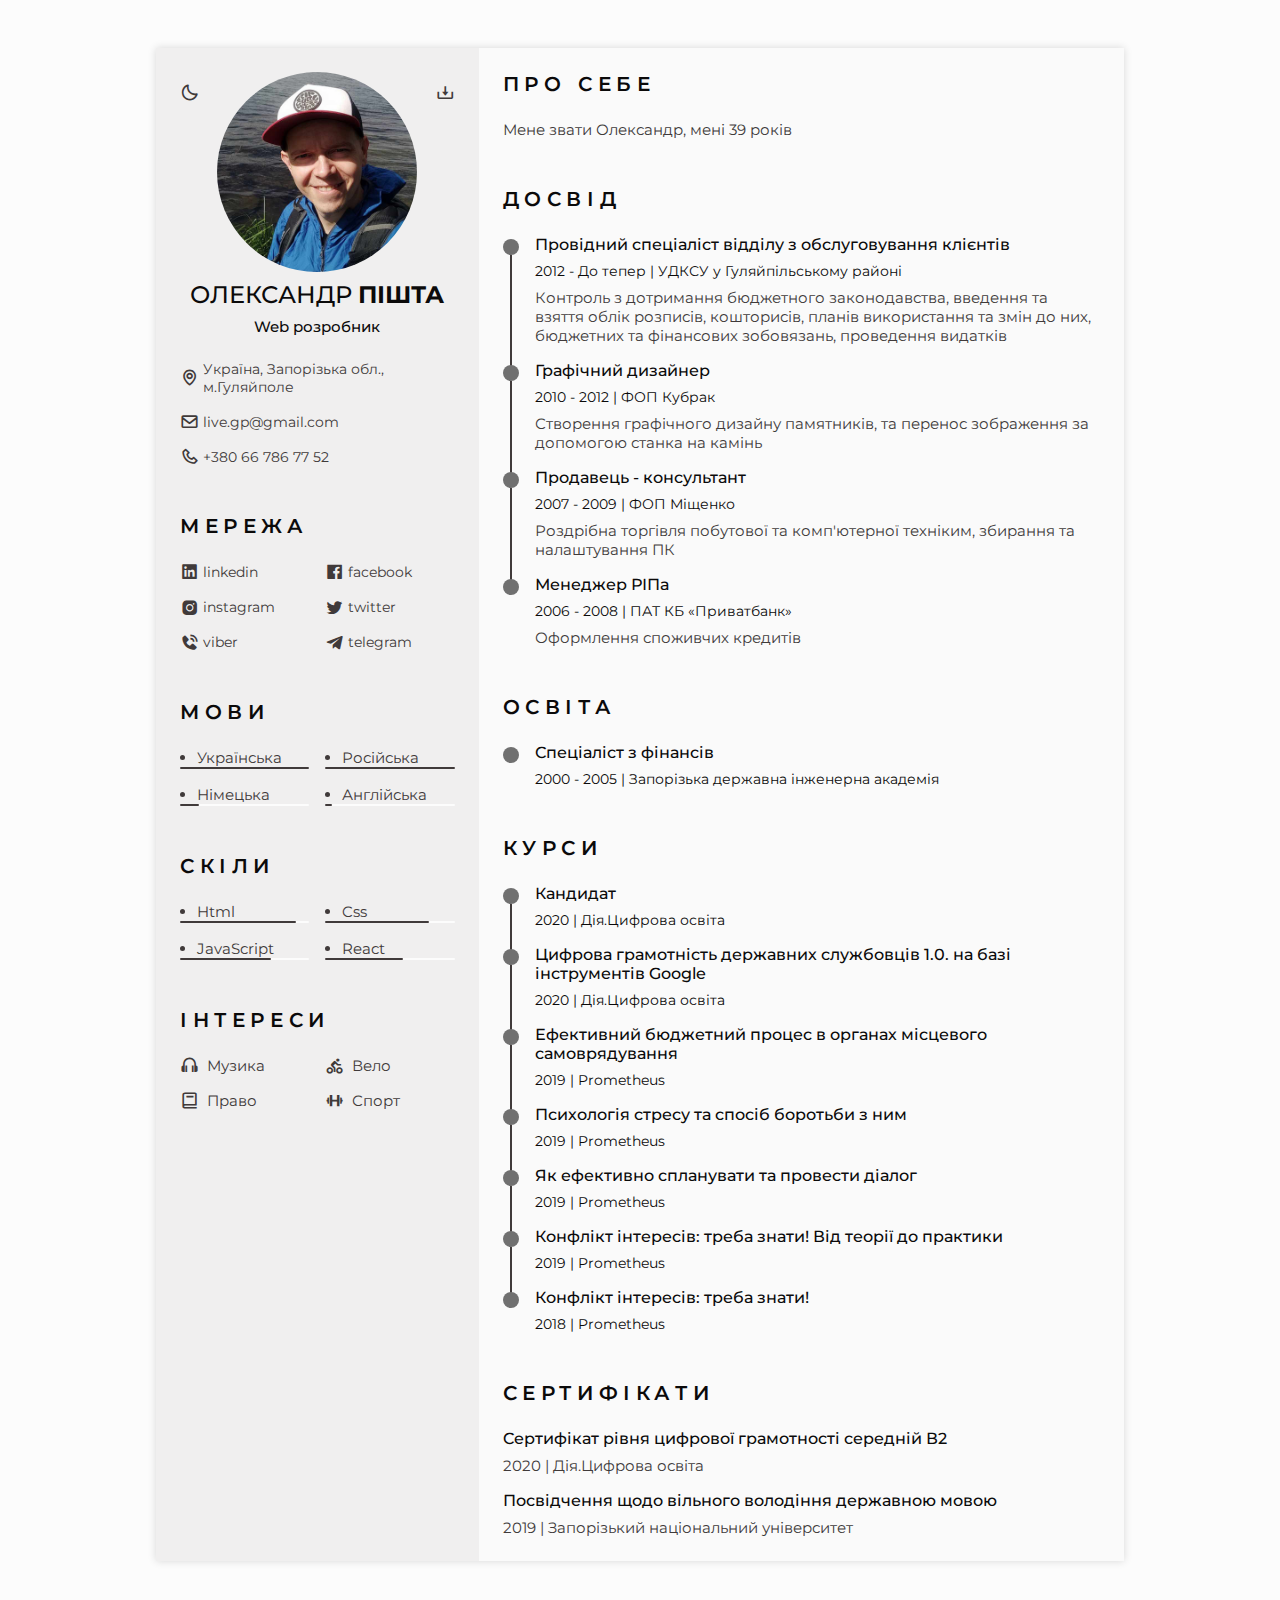
==== index.html @ ec3a8d52 "Photo zoom" ====
<!DOCTYPE html>
<html lang="uk">
  <head>
    <meta charset="UTF-8" />
    <meta name="viewport" content="width=device-width, initial-scale=1.0" />
    <!--========== FAVICON ==========-->
    <link
      rel="shortcut icon"
      href="/assets/favicon/favicon.ico"
      type="image/x-icon"
    />
    <link
      rel="icon"
      type="image/png"
      sizes="16x16"
      href="/assets/favicon/favicon-16x16.png"
    />
    <link
      rel="icon"
      type="image/png"
      sizes="32x32"
      href="/assets/favicon/favicon-32x32.png"
    />
    <link
      rel="icon"
      type="image/png"
      sizes="192x192"
      href="/assets/favicon/android-chrome-192x192.png"
    />
    <link
      rel="icon"
      type="image/png"
      sizes="512x512"
      href="/assets/favicon/android-chrome-512x512.png"
    />
    <link
      rel="apple-touch-icon"
      sizes="180x180"
      href="/assets/favicon/apple-touch-icon.png"
    />
    <link rel="manifest" href="/assets/favicon/site.webmanifest" />
    <link
      rel="mask-icon"
      href="/assets/favicon/safari-pinned-tab.svg"
      color="#3b5998"
    />
    <meta name="msapplication-TileColor" content="#da532c" />
    <meta
      name="msapplication-TileImage"
      content="/assets/favicon/mstile-144x144.png"
    />
    <meta
      name="msapplication-config"
      content="/assets/favicon/browserconfig.xml"
    />
    <meta name="theme-color" content="#ffffff" />
    <!--========== OPEN GRAPH Facebook ==========-->
    <meta property="og:site_name" content="Олександр Пішта" />
    <meta property="og:image" content="/assets/favicon/og-image.jpg" />
    <meta property="og:image:width" content="1000" />
    <meta property="og:image:height" content="524" />
    <meta property="og:url" content="https://resume-pishta.netlify.app/" />
    <meta property="og:title" content="Вас вітає Олександр" />
    <meta property="og:description" content="Все що ви хотіли знати про мене" />

    <meta name="author" content="Олександр Пішта" />
    <meta name="description" content="Резюме Олександр Пішта" />
    <!--========== BOX ICONS ==========-->
    <link
      rel="stylesheet"
      href="https://cdn.jsdelivr.net/npm/boxicons@latest/css/boxicons.min.css"
    />
    <!--========== CSS ==========-->
    <link rel="stylesheet" href="assets/css/styles.css" />

    <title>Олександр Пішта</title>
  </head>
  <!-- Зменьшення шрифту scale-cv -->
  <body>
    <!--========== HEADER ==========-->
    <header class="l-header" id="header">
      <nav class="nav bd-container">
        <!-- Download -->
        <div>
          <a download="" href="/assets/pdf/Resume_Pishta.pdf">
            <i class="bx bx-download home__button"></i>
          </a>
        </div>
        <div class="nav__menu" id="nav-menu">
          <ul class="nav__list">
            <li class="nav__item">
              <a href="#home" class="nav__link active-link">
                <i class="bx bx-home nav__icon"></i>Головна
              </a>
            </li>
            <li class="nav__item">
              <a href="#languages" class="nav__link">
                <i class="bx bx-user-voice nav__icon"></i>Мови
              </a>
            </li>
            <li class="nav__item">
              <a href="#skills" class="nav__link">
                <i class="bx bx-receipt nav__icon"></i>Скіли
              </a>
            </li>
            <li class="nav__item">
              <a href="#interests" class="nav__link">
                <i class="bx bx-landscape nav__icon"></i>Інтереси
              </a>
            </li>
            <li class="nav__item">
              <a href="#profile" class="nav__link">
                <i class="bx bx-user nav__icon"></i>Про себе
              </a>
            </li>
            <li class="nav__item">
              <a href="#experience" class="nav__link">
                <i class="bx bx-briefcase-alt nav__icon"></i>Досвід
              </a>
            </li>
            <li class="nav__item">
              <a href="#education" class="nav__link">
                <i class="bx bxs-graduation nav__icon"></i>Освіта
              </a>
            </li>
            <li class="nav__item">
              <a href="#courses" class="nav__link">
                <i class="bx bx-edit nav__icon"></i>Курси
              </a>
            </li>
            <li class="nav__item">
              <a href="#certificates" class="nav__link">
                <i class="bx bx-award nav__icon"></i>Сертифікати
              </a>
            </li>
          </ul>
        </div>
        <div class="nav__toggle" id="nav-toggle">
          <i class="bx bx-grid-alt"></i>
        </div>
      </nav>
    </header>
    <main class="l-main bd-container">
      <!-- All elements within this div, is generated in PDF -->
      <div class="resume" id="area-cv">
        <div class="resume__left">
          <!--========== HOME ==========-->
          <section class="home" id="home">
            <div class="home__container section bd-grid">
              <div class="home__data bd-grid">
                <section class="home__section">
                  <a href="#photo" class="home__a">
                    <img
                      src="/assets/img/perfil.jpg"
                      class="home__img"
                      tabindex="0"
                    />
                  </a>
                </section>
                <h1 class="home__title">ОЛЕКСАНДР <b>ПІШТА</b></h1>
                <h3 class="home__profession">Web розробник</h3>
              </div>
              <div class="home__address bd-grid">
                <span class="home__information">
                  <a
                    href="https://goo.gl/maps/K226a75fPeYMoFjHA"
                    class="home__link"
                  >
                    <i class="bx bx-map home__icon"></i>
                    Україна, Запорізька обл., м.Гуляйполе
                  </a>
                </span>
                <span class="home__information">
                  <a href="mailto:live.gp@gmail.com" class="home__link">
                    <i class="bx bx-envelope home__icon"></i>
                    live.gp@gmail.com
                  </a>
                </span>
                <span class="home__information">
                  <a href="tel:+380667867752" class="home__link">
                    <i class="bx bx-phone home__icon"></i>
                    +380 66 786 77 52
                  </a>
                </span>
              </div>
            </div>
            <!-- Theme change button -->
            <i
              class="bx bx-moon chenge-theme"
              title="Тема"
              id="theme-button"
            ></i>
            <!-- Button to generate and download the pdf. Available for desktop. -->
            <i
              class="bx bx-download generate-pdf"
              title="Створення PDF"
              id="resume-button"
            ></i>
          </section>
          <!--========== SOCIAL ==========-->
          <section class="social section" id="social">
            <h2 class="section-title">МЕРЕЖА</h2>
            <div class="social__container bd-grid">
              <a
                href="https://www.linkedin.com/in/oleksandr-pishta/"
                target="_blank"
                class="social__link"
              >
                <i class="bx bxl-linkedin-square social__icon"></i>linkedin
              </a>
              <a
                href="https://www.facebook.com/oleksandr.pishta/"
                target="_blank"
                class="social__link"
              >
                <i class="bx bxl-facebook-square social__icon"></i>facebook
              </a>
              <a
                href="https://www.instagram.com/pishtaoleksandr/"
                target="_blank"
                class="social__link"
              >
                <i class="bx bxl-instagram-alt social__icon"></i>instagram
              </a>
              <a
                href="https://twitter.com/live_gp"
                target="_blank"
                class="social__link"
              >
                <i class="bx bxl-twitter social__icon"></i>twitter
              </a>
              <a
                href="viber://chat?number=%2B380667867752"
                target="_blank"
                class="social__link"
              >
                <i class="bx bxs-phone-call social__icon"></i>viber
              </a>
              <a
                href="https://telegram.me/live_gp"
                target="_blank"
                class="social__link"
              >
                <i class="bx bxl-telegram social__icon"></i>telegram
              </a>
            </div>
          </section>
          <!--========== LANGUAGES ==========-->
          <section class="languages section" id="languages">
            <h2 class="section-title">МОВИ</h2>
            <div>
              <ul class="languages__content bd-grid">
                <div>
                  <li class="languages__name">
                    <span class="languages__circle"></span>Українська
                  </li>
                  <div class="skills__full-line">
                    <div class="skills__line" style="width: 100%"></div>
                  </div>
                </div>
                <div>
                  <li class="languages__name">
                    <span class="languages__circle"></span>Російська
                  </li>
                  <div class="skills__full-line">
                    <div class="skills__line" style="width: 100%"></div>
                  </div>
                </div>
                <div>
                  <li class="languages__name">
                    <span class="languages__circle"></span>Німецька
                  </li>
                  <div class="skills__full-line">
                    <div class="skills__line" style="width: 15%"></div>
                  </div>
                </div>
                <div>
                  <li class="languages__name">
                    <span class="languages__circle"></span>Англійська
                  </li>
                  <div class="skills__full-line">
                    <div class="skills__line" style="width: 5%"></div>
                  </div>
                </div>
              </ul>
            </div>
          </section>
          <!--========== SKILLS  ==========-->
          <section class="skills section" id="skills">
            <h2 class="section-title">Скіли</h2>
            <div>
              <ul class="skills__content bd-grid">
                <div>
                  <li class="skills__name">
                    <span class="skills__circle"></span>Html
                  </li>
                  <div class="skills__full-line">
                    <div class="skills__line" style="width: 90%"></div>
                  </div>
                </div>
                <div>
                  <li class="skills__name">
                    <span class="skills__circle"></span>Css
                  </li>
                  <div class="skills__full-line">
                    <div class="skills__line" style="width: 80%"></div>
                  </div>
                </div>
                <div>
                  <li class="skills__name">
                    <span class="skills__circle"></span>JavaScript
                  </li>
                  <div class="skills__full-line">
                    <div class="skills__line" style="width: 70%"></div>
                  </div>
                </div>
                <div>
                  <li class="skills__name">
                    <span class="skills__circle"></span>React
                  </li>
                  <div class="skills__full-line">
                    <div class="skills__line" style="width: 60%"></div>
                  </div>
                </div>
              </ul>
            </div>
          </section>
          <!--========== INTERESTS ==========-->
          <section class="interests section" id="interests">
            <h2 class="section-title">ІНТЕРЕСИ</h2>
            <div class="interests__container bd-grid">
              <div class="interests__content">
                <i class="bx bx-headphone interests__icon"></i>
                <span class="interests__name">Музика</span>
              </div>
              <div class="interests__content">
                <i class="bx bx-cycling interests__icon"></i>
                <span class="interests__name">Вело</span>
              </div>
              <div class="interests__content">
                <i class="bx bx-book interests__icon"></i>
                <span class="interests__name">Право</span>
              </div>
              <div class="interests__content">
                <i class="bx bx-dumbbell interests__icon"></i>
                <span class="interests__name">Спорт</span>
              </div>
            </div>
          </section>
        </div>
        <div class="resume__right">
          <!--========== PROFILE ==========-->
          <section class="profile section" id="profile">
            <h2 class="section-title">Про себе</h2>
            <p class="profile__description">
              Мене звати Олександр, мені 39 років
            </p>
          </section>
          <!--========== EXPERIENCE ==========-->
          <section class="experience section" id="experience">
            <h2 class="section-title">Досвід</h2>
            <div class="experience__container bd-grid">
              <div class="experience__content">
                <div class="experience__time">
                  <span class="experience__rounder"></span>
                  <span class="experience__line"></span>
                </div>
                <div class="experience__data bd-grid">
                  <h3 class="experience__title">
                    Провідний спеціаліст відділу з обслуговування клієнтів
                  </h3>
                  <span class="experience__company"
                    >2012 - До тепер | УДКСУ у Гуляйпільському районі
                  </span>
                  <p class="experience__description">
                    Контроль з дотримання бюджетного законодавства, введення та
                    взяття облік розписів, кошторисів, планів використання та
                    змін до них, бюджетних та фінансових зобовязань, проведення
                    видатків
                  </p>
                </div>
              </div>
              <div class="experience__content">
                <div class="experience__time">
                  <span class="experience__rounder"></span>
                  <span class="experience__line"></span>
                </div>
                <div class="experience__data bd-grid">
                  <h3 class="experience__title">Графічний дизайнер</h3>
                  <span class="experience__company"
                    >2010 - 2012 | ФОП Кубрак</span
                  >
                  <p class="experience__description">
                    Створення графічного дизайну памятників, та перенос
                    зображення за допомогою станка на камінь
                  </p>
                </div>
              </div>
              <div class="experience__content">
                <div class="experience__time">
                  <span class="experience__rounder"></span>
                  <span class="experience__line"></span>
                </div>
                <div class="experience__data bd-grid">
                  <h3 class="experience__title">Продавець - консультант</h3>
                  <span class="experience__company"
                    >2007 - 2009 | ФОП Міщенко</span
                  >
                  <p class="experience__description">
                    Роздрібна торгівля побутової та комп'ютерної техніким,
                    збирання та налаштування ПК
                  </p>
                </div>
              </div>
              <div class="experience__content">
                <div class="experience__time">
                  <span class="experience__rounder"></span>
                  <!-- <span class="experience__line"></span> -->
                </div>
                <div class="experience__data bd-grid">
                  <h3 class="experience__title">Менеджер РІПа</h3>
                  <span class="experience__company"
                    >2006 - 2008 | ПАТ КБ «Приватбанк»</span
                  >
                  <p class="experience__description">
                    Оформлення споживчих кредитів
                  </p>
                </div>
              </div>
            </div>
          </section>
          <!--========== EDUCATION ==========-->
          <section class="education section" id="education">
            <h2 class="section-title">Освіта</h2>
            <div class="education__container bd-grid">
              <div class="education__content">
                <div class="education__time">
                  <span class="education__rounder"></span>
                  <!-- <span class="education__line"></span> -->
                </div>
                <div class="education__data bd-grid">
                  <h3 class="education__title">Спеціаліст з фінансів</h3>
                  <span class="education__studies"
                    >2000 - 2005 | Запорізька державна інженерна академія</span
                  >
                  <!-- <span class="education__year"></span> -->
                </div>
              </div>
            </div>
          </section>
          <!--========== COURSES ==========-->
          <section class="courses section" id="courses">
            <h2 class="section-title">КУРСИ</h2>
            <div class="courses__container bd-grid">
              <div class="courses__content">
                <div class="courses__time">
                  <span class="courses__rounder"></span>
                  <span class="courses__line"></span>
                </div>
                <div class="courses__data bd-grid">
                  <h3 class="courses__title">Кандидат</h3>
                  <span class="courses__company"
                    >2020 | Дія.Цифрова освіта
                  </span>
                  <!-- <p class="courses__description">
                  </p> -->
                </div>
              </div>
              <div class="courses__content">
                <div class="courses__time">
                  <span class="courses__rounder"></span>
                  <span class="courses__line"></span>
                </div>
                <div class="courses__data bd-grid">
                  <h3 class="courses__title">
                    Цифрова грамотність державних службовців 1.0. на базі
                    інструментів Google
                  </h3>
                  <span class="courses__company"
                    >2020 | Дія.Цифрова освіта</span
                  >
                  <!-- <p class="courses__description"></p> -->
                </div>
              </div>
              <div class="courses__content">
                <div class="courses__time">
                  <span class="courses__rounder"></span>
                  <span class="courses__line"></span>
                </div>
                <div class="courses__data bd-grid">
                  <h3 class="courses__title">
                    Ефективний бюджетний процес в органах місцевого
                    самоврядування
                  </h3>
                  <span class="courses__company">2019 | Prometheus </span>
                  <!-- <p class="experience__description"></p> -->
                </div>
              </div>
              <div class="courses__content">
                <div class="courses__time">
                  <span class="courses__rounder"></span>
                  <span class="courses__line"></span>
                </div>
                <div class="courses__data bd-grid">
                  <h3 class="courses__title">
                    Психологія стресу та спосіб боротьби з ним
                  </h3>
                  <span class="courses__company">2019 | Prometheus</span>
                  <!-- <p class="courses__description"></p> -->
                </div>
              </div>
              <div class="courses__content">
                <div class="courses__time">
                  <span class="courses__rounder"></span>
                  <span class="courses__line"></span>
                </div>
                <div class="courses__data bd-grid">
                  <h3 class="courses__title">
                    Як ефективно спланувати та провести діалог
                  </h3>
                  <span class="courses__company">2019 | Prometheus</span>
                  <!-- <p class="courses__description"></p> -->
                </div>
              </div>
              <div class="courses__content">
                <div class="courses__time">
                  <span class="courses__rounder"></span>
                  <span class="courses__line"></span>
                </div>
                <div class="courses__data bd-grid">
                  <h3 class="courses__title">
                    Конфлікт інтересів: треба знати! Від теорії до практики
                  </h3>
                  <span class="courses__company">2019 | Prometheus</span>
                  <!-- <p class="courses__description"></p> -->
                </div>
              </div>
              <div class="courses__content">
                <div class="courses__time">
                  <span class="courses__rounder"></span>
                  <!-- <span class="courses__line"></span> -->
                </div>
                <div class="courses__data bd-grid">
                  <h3 class="courses__title">
                    Конфлікт інтересів: треба знати!
                  </h3>
                  <span class="courses__company">2018 | Prometheus</span>
                  <!-- <p class="courses__description"></p> -->
                </div>
              </div>
            </div>
          </section>
          <!--========== CERTIFICATES ==========-->
          <section class="certificate section" id="certificates">
            <h2 class="section-title">Сертифікати</h2>
            <div class="certificate__container bd-grid">
              <div class="certificate__content">
                <h3 class="certificate__title">
                  Cертифікат рівня цифрової грамотності середній В2
                </h3>
                <p class="certificate__description">
                  2020 | Дія.Цифрова освіта
                </p>
              </div>
              <div class="certificate__content">
                <h3 class="certificate__title">
                  Посвідчення щодо вільного володіння державною мовою
                </h3>
                <p class="certificate__description">
                  2019 | Запорізький національний університет
                </p>
              </div>
            </div>
          </section>
        </div>
      </div>
    </main>

    <!--========== SCROLL TOP ==========-->
    <a href="#" class="scrolltop" id="scroll-top">
      <i class="bx bx-up-arrow-alt scrolltop__icon"></i>
    </a>
    <!--========== HTML2PDF ==========-->
    <script src="/assets/js/html2pdf.bundle.min.js"></script>

    <!--========== MAIN JS ==========-->
    <script src="/assets/js/main.js"></script>
    <!--========== Fontawesome ==========-->
  </body>
</html>
---- assets/css/styles.css ----
/*===== GOOGLE FONTS =====*/
@import url("https://fonts.googleapis.com/css2?family=Montserrat:wght@400;500;600&display=swap");
/*===== VARIABLES CSS =====*/
:root {
  --header-height: 3rem;
  /*========== Colors ==========*/
  --title-color: #0b0a0a;
  --text-color: #403a3a;
  --text-color-light: #707070;
  --container-color: #fafafa;
  --container-color-alt: #f0efef;
  --body-color: #fcfcfc;
  /*========== Font and typography ==========*/
  --body-font: "Montserrat", sans-serif;
  --h1-font-size: 1.5rem;
  --h2-font-size: 1.25rem;
  --h3-font-size: 1rem;
  --normal-font-size: 0.938rem;
  --small-font-size: 0.875rem;
  --smaller-font-size: 0.813rem;
  /*========== Font weight ==========*/
  --font-medium: 500;
  --font-semi-bold: 600;
  /*========== Margenes ==========*/
  --mb-1: 0.5rem;
  --mb-2: 1rem;
  --mb-3: 1.5rem;
  /*========== z index ==========*/
  --z-tooltip: 10;
  --z-fixed: 100;
}
/*========== BASE ==========*/
*,
::before,
::after {
  box-sizing: border-box;
}
html {
  scroll-behavior: smooth;
}
/*========== Variables Dark theme ==========*/
body.dark-theme {
  --title-color: #f2f2f2;
  --text-color: #bfbfbf;
  --container-color: #212121;
  --container-color-alt: #181616;
  --body-color: #2b2b2b;
}
/*========== Button Dark/Light ==========*/
.chenge-theme {
  position: absolute;
  left: 0;
  top: 2.2rem;
  display: flex;
  color: var(--text-color);
  font-size: 1.2rem;
  cursor: pointer;
}
.chenge-theme:hover {
  color: var(--title-color);
}
/*========== Font size variables to scale cv ==========*/
body.scale-cv {
  --h1-font-size: 0.938rem;
  --h2-font-size: 0.938rem;
  --h3-font-size: 0.875rem;
  --normal-font-size: 0.813rem;
  --small-font-size: 0.75rem;
  --smaller-font-size: 0.688rem;
}
/* Download button*/
.home__button {
  font-size: 1.2rem;
  cursor: pointer;
  color: var(--title-color);
  font-weight: var(--font-medium);
}
/*========== Generate PDF button ==========*/
.generate-pdf {
  display: none;
  position: absolute;
  top: 2.2rem;
  right: 0;
  font-size: 1.2rem;
  color: var(--text-color);
  cursor: pointer;
}
.generate-pdf:hover {
  color: var(--title-color);
}
/*========== Classes modified to reduce size and print on A4 sheet ==========*/
.scale-cv .chenge-theme,
.scale-cv .generate-pdf {
  display: none;
}
.scale-cv .bd-container {
  max-width: 595px;
}
.scale-cv .section {
  padding: 0.75rem 0 0rem;
}
.scale-cv .section-title {
  margin-bottom: 0.75rem;
}
.scale-cv .resume__left,
.scale-cv .resume__right {
  padding: 0 1rem;
}
.scale-cv .home__img {
  width: 90px;
  height: 90px;
}
.scale-cv .home__container {
  gap: 1.5rem;
}
.scale-cv .home__data {
  gap: 0.25rem;
}
.scale-cv .home__address,
.scale-cv .social__container,
.scale-cv .interests__container,
.scale-cv .languages__content,
.scale-cv .skills__content,
.scale-cv .education__container,
.scale-cv .experience__container,
.scale-cv .courses__container,
.scale-cv .certificate__container {
  gap: 0.7rem;
}
.scale-cv .home__icon,
.scale-cv .social__icon,
.scale-cv .interests__icon {
  font-size: 1rem;
}
.scale-cv .education__time,
.scale-cv .experience__time,
.scale-cv .courses__time {
  padding-right: 0.5rem;
}
.scale-cv .education__rounder,
.scale-cv .experience__rounder,
.scale-cv .courses__rounder {
  width: 11px;
  height: 11px;
  margin-top: 0.22rem;
}
.scale-cv .education__line,
.scale-cv .experience__line,
.scale-cv .courses__line {
  width: 1px;
  height: 110%;
  transform: translate(5px, 0);
}
.scale-cv .education__data,
.scale-cv .experience__data,
.scale-cv .courses__data {
  gap: 0.25rem;
}
/* .scale-cv .skills__name {
  margin-bottom: var(--mb-1);
} */
/* .scale-cv .interests__container {
  column-gap: 2.5rem;
} */

body {
  margin: 0 0 var(--header-height) 0;
  padding: 0;
  font-family: var(--body-font);
  font-size: var(--normal-font-size);
  background-color: var(--body-color);
  color: var(--text-color);
}
h1,
h2,
h3,
ul,
p {
  margin: 0;
}
h1,
h2,
h3 {
  color: var(--title-color);
  font-weight: var(--font-medium);
}
ul {
  padding: 0;
  list-style: none;
}
a {
  text-decoration: none;
}
img {
  max-width: 100%;
  height: auto;
}
/*========== CLASS CSS ==========*/
.section {
  padding: 1.5rem 0;
}
.section-title {
  font-size: var(--h2-font-size);
  color: var(--title-color);
  font-weight: var(--font-semi-bold);
  text-transform: uppercase;
  letter-spacing: 0.35rem;
  text-align: center;
  margin-bottom: var(--mb-3);
}
/*========== LAYOUT ==========*/
.bd-container {
  max-width: 968px;
  width: calc(100% - 3rem);
  margin-left: var(--mb-3);
  margin-right: var(--mb-3);
}
.bd-grid {
  display: grid;
  gap: 1rem;
}
.l-header {
  width: 100%;
  position: fixed;
  bottom: 0;
  left: 0;
  z-index: var(--z-fixed);
  background-color: var(--container-color-alt);
  box-shadow: 0 -1px 4px rgba(0, 0, 0, 0.1);
  transition: 0.3s;
}
/*========== NAV ==========*/
.nav {
  height: var(--header-height);
  display: flex;
  justify-content: space-between;
  align-items: center;
}
@media screen and (max-width: 968px) {
  .nav__menu {
    position: fixed;
    bottom: -100%;
    left: 0;
    width: 100%;
    padding: 2rem 1.5rem;
    /* background-color: var(--body-color); */
    background-color: var(--container-color-alt);
    box-shadow: 0 1px 4px rgba(0, 0, 0, 0.1);
    border-radius: 1rem 1rem 0 0;
    z-index: var(--z-fixed);
    transition: 0.3s;
  }
}
.nav__logo,
.nav__toggle {
  color: var(--title-color);
  font-weight: var(--font-medium);
}
.nav__toggle {
  font-size: 1.2rem;
  cursor: pointer;
}
.nav__item {
  text-align: center;
}
.nav__list {
  display: grid;
  grid-template-columns: repeat(3, 1fr);
  gap: 2rem;
}
.nav__link {
  display: flex;
  flex-direction: column;
  font-size: var(--smaller-font-size);
  color: var(--text-color-light);
  font-weight: var(--font-medium);
}
.nav__link:hover {
  color: var(--title-color);
}
.nav__icon {
  font-size: 1.2rem;
  margin-bottom: var(--mb-1);
}
/* Show menu */
.show-menu {
  bottom: var(--header-height);
}
/* Active menu link */
.active-link {
  color: var(--title-color);
}
/*========== HOME ==========*/
.home {
  position: relative;
}
.home__container {
  gap: 3rem;
}
.home__data {
  gap: 0.5rem;
  text-align: center;
}
.home__section {
  height: 200px;
}
.home__a {
  display: inline-block;
}
.home__img {
  width: 200px;
  height: 200px;
  border-radius: 50%;
  justify-self: center;
  margin-bottom: var(--mb-1);
}
.home__img[tabindex="0"]:focus {
  position: fixed;
  z-index: 10;
  top: 0;
  left: 0;
  bottom: 0;
  right: 0;
  width: auto;
  height: auto;
  max-width: 99%;
  max-height: 99%;
  margin: auto;
  box-shadow: 0 0 20px #000, 0 0 0 100vh rgba(0, 0, 0, 0.5);
  border-radius: 0%;
  transition: 0.1s;
}
.home__img[tabindex="0"]:focus,
.home__img[tabindex="0"]:focus ~ * {
  pointer-events: none;
  cursor: zoom-out;
}
.home__title {
  font-size: var(--h1-font-size);
}
.home__profession {
  font-size: var(--normal-font-size);
}
.home__address {
  gap: 1rem;
}
.home__information {
  display: flex;
  align-items: center;
  font-size: var(--small-font-size);
}
.home__icon {
  font-size: 1.2rem;
  margin-right: 0.25rem;
}
.icon {
  font-size: 0.75rem;
  margin-left: 0.5rem;
}
.home__link {
  display: inline-flex;
  align-items: center;
  font-size: var(--small-font-size);
  color: var(--text-color);
}
.home__link:hover {
  color: var(--title-color);
}
/*========== Dovnload PDF button ==========*/
.home__button-movil {
  display: inline-block;
  border: 2px solid var(--text-color);
  color: var(--title-color);
  padding: 1rem 2rem;
  border-radius: 0.25rem;
  transition: 0.3s;
  font-weight: var(--font-medium);
  margin-top: var(--mb-3);
}
.home__button-movil:hover {
  background-color: var(--text-color);
  color: var(--container-color);
}
/*========== SOCIAL AND INTERESTS==========*/
.social__container,
.interests__container {
  grid-template-columns: repeat(2, 1fr);
  gap: 1rem;
}
.social__link {
  display: inline-flex;
  align-items: center;
  font-size: var(--small-font-size);
  color: var(--text-color);
}
.interests__name {
  align-items: start;
}
.social__link:hover {
  color: var(--title-color);
}
.social__icon,
.interests__icon {
  font-size: 1.2rem;
  margin-right: 0.25rem;
  vertical-align: top;
}
.interests__content {
  align-content: start;
}
/*========== PROFILE ==========*/
.profile__description {
  text-align: center;
}
/*========== EDUCATION AND EXPERIENCE AND COURSES==========*/
.education__content,
.experience__content,
.courses__content {
  display: flex;
}
.education__time,
.experience__time,
.courses__time {
  padding-right: 1rem;
}
.education__rounder,
.experience__rounder,
.courses__rounder {
  position: relative;
  display: block;
  width: 16px;
  height: 16px;
  background-color: var(--text-color-light);
  border-radius: 50%;
  margin-top: 0.25rem;
}
.education__line,
.experience__line,
.courses__line {
  display: block;
  width: 2px;
  height: 110%;
  background-color: var(--text-color);
  transform: translate(7px, 0);
}
.education__data,
.experience__data,
.courses__data {
  gap: 0.5rem;
}
.education__title,
.experience__title,
.courses__title {
  font-size: var(--h3-font-size);
}
.education__studies,
.experience__company,
.courses__company {
  font-size: var(--small-font-size);
  color: var(--title-color);
}
.education__year {
  font-size: var(--smaller-font-size);
}
/*========== SKILLS AND LANGUAGES ==========*/
.skills__content,
.languages__content {
  grid-template-columns: repeat(2, 1fr);
  gap: 1rem;
}
.skills__name,
.languages__name {
  display: flex;
  align-items: center;
}
.skills__circle,
.languages__circle {
  display: inline-block;
  width: 5px;
  height: 5px;
  background-color: var(--text-color);
  border-radius: 50%;
  margin-right: 0.75rem;
}
.skills__full-line {
  width: 100%;
  height: 2px;
  background: var(--body-color);
  border-radius: 5px;
}
.skills__line {
  height: 2px;
  background: var(--text-color);
  border-radius: 5px;
}
/*========== CERTIFICATES ==========*/
.certificate__title {
  font-size: var(--h3-font-size);
  margin-bottom: var(--mb-1);
}
/*========== REFERENCES ==========*/
/* .references__content {
  gap: 0.25rem;
}
.references__subtitle {
  color: var(--text-color-light);
}
.references__subtitle,
.references__contact {
  font-size: var(--smaller-font-size);
}
.references__title {
  font-size: var(--h3-font-size);
} */

/* Scroll top */
.scrolltop {
  position: fixed;
  right: 1rem;
  bottom: -20%;
  display: flex;
  justify-content: center;
  align-items: center;
  padding: 0.3rem;
  background-color: var(--container-color-alt);
  border-radius: 0.4rem;
  z-index: var(--z-tooltip);
  transition: 0.4s;
  visibility: hidden;
}
.scrolltop__icon {
  font-size: 1.2rem;
  color: var(--text-color);
}
.show-scroll {
  visibility: visible;
  bottom: 5rem;
}
/*========== MEDIA QUERIES ==========*/
@media screen and (max-width: 968px) {
  body {
    background-color: var(--container-color-alt);
  }
}
/* For small devices, menu two columns */
@media screen and (max-width: 320px) {
  .nav__list {
    grid-template-columns: repeat(2, 1fr);
    gap: 1rem 0.5rem;
  }
}

/* Classes modified for large screen size */
@media screen and (min-width: 968px) {
  body {
    margin: 3rem 0;
  }
  .bd-container {
    margin-left: auto;
    margin-right: auto;
  }
  .l-header,
  .scrolltop {
    display: none;
  }
  .resume {
    display: grid;
    grid-template-columns: 0.5fr 1fr;
    background-color: var(--container-color);
    box-shadow: 0 0 8px rgba(13, 12, 12, 0.15);
  }
  .resume__left {
    background-color: var(--container-color-alt);
  }
  .resume__left,
  .resume__right {
    padding: 0 1.5rem;
  }
  .generate-pdf {
    display: inline-block;
  }
  .section-title,
  .profile__description {
    text-align: initial;
  }
  .home__container {
    gap: 1.5rem;
  }
  .home__button-movil {
    display: none;
  }
  .references__container {
    grid-template-columns: repeat(2, 1fr);
  }
  /* .languages__content {
    grid-template-columns: repeat(3, max-content);
    column-gap: 3.5rem;
  } */
  /* .interests__container {
    grid-template-columns: repeat(4, max-content);
    column-gap: 3.5rem;
  } */
}
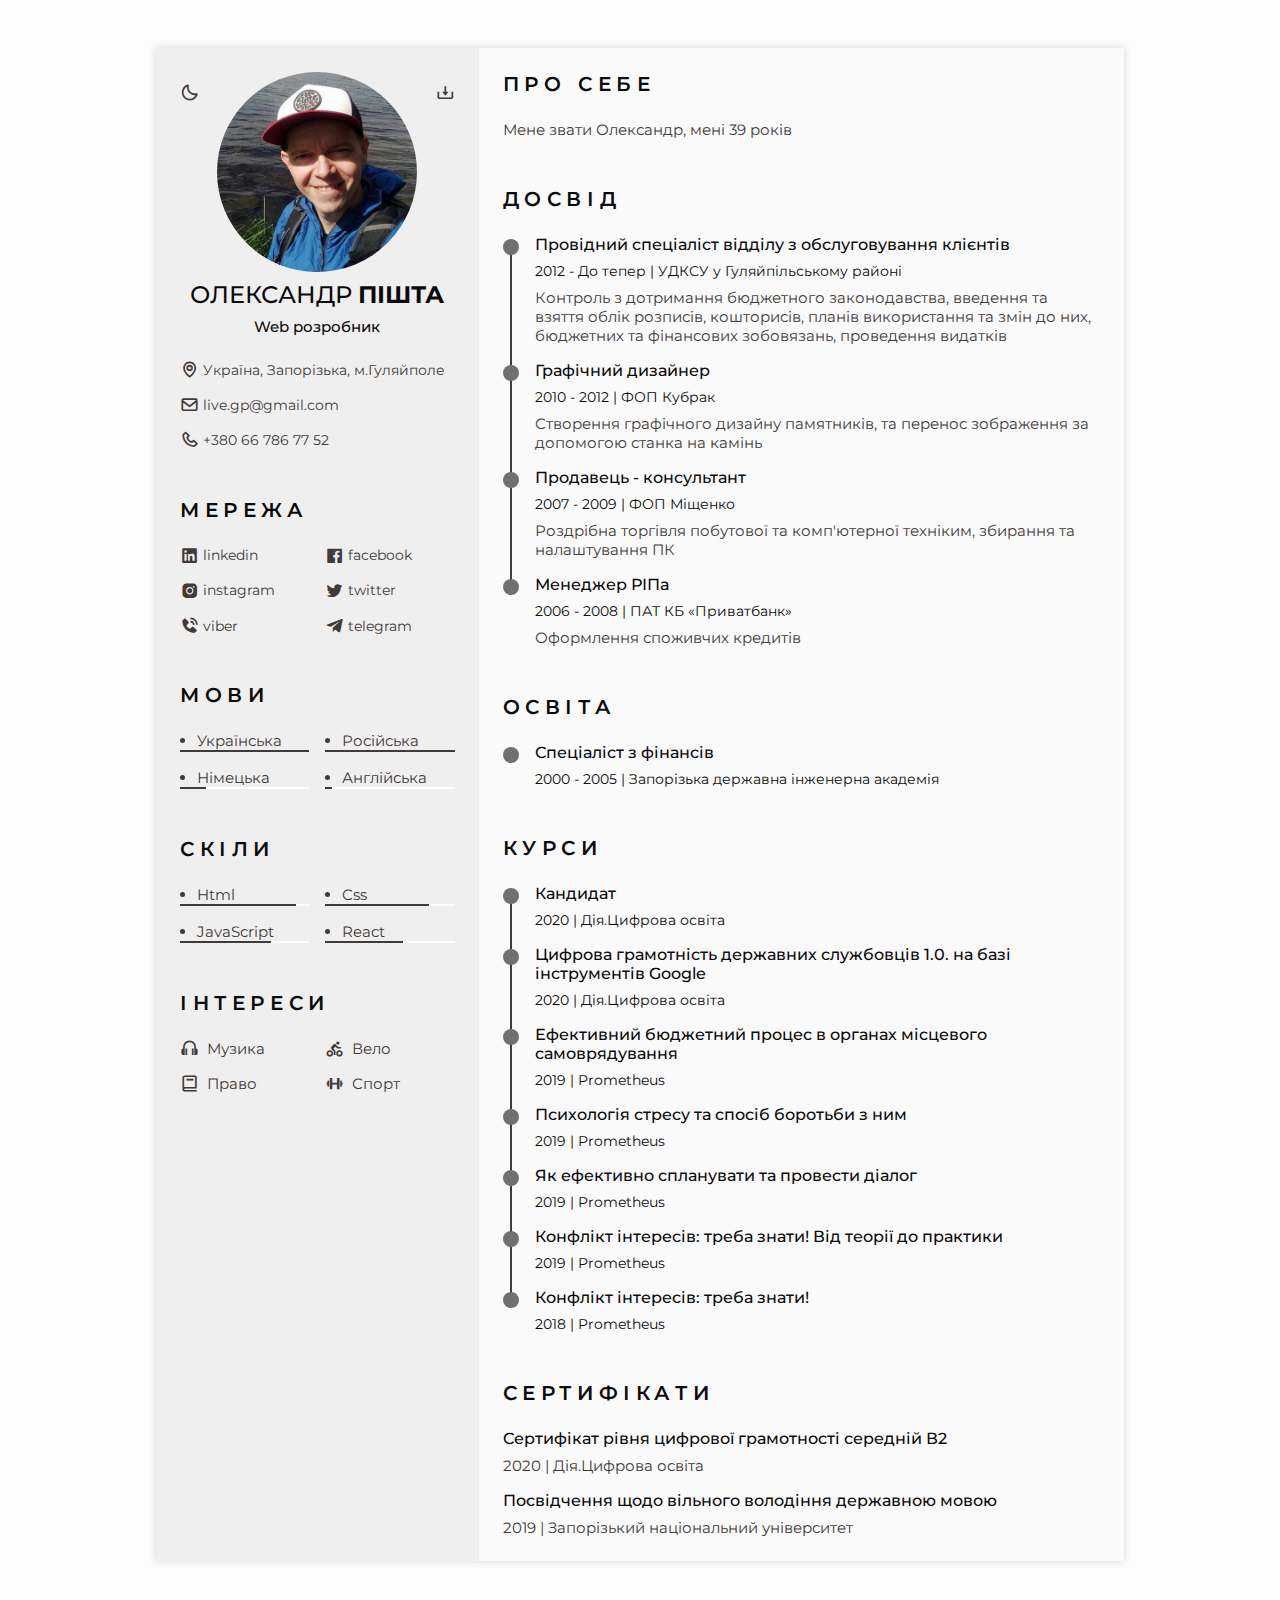
==== commit 2db638f3: "new" ====
--- a/index.html
+++ b/index.html
@@ -7,52 +7,43 @@
     <link
       rel="shortcut icon"
       href="/assets/favicon/favicon.ico"
-      type="image/x-icon"
-    />
+      type="image/x-icon" />
     <link
       rel="icon"
       type="image/png"
       sizes="16x16"
-      href="/assets/favicon/favicon-16x16.png"
-    />
+      href="/assets/favicon/favicon-16x16.png" />
     <link
       rel="icon"
       type="image/png"
       sizes="32x32"
-      href="/assets/favicon/favicon-32x32.png"
-    />
+      href="/assets/favicon/favicon-32x32.png" />
     <link
       rel="icon"
       type="image/png"
       sizes="192x192"
-      href="/assets/favicon/android-chrome-192x192.png"
-    />
+      href="/assets/favicon/android-chrome-192x192.png" />
     <link
       rel="icon"
       type="image/png"
       sizes="512x512"
-      href="/assets/favicon/android-chrome-512x512.png"
-    />
+      href="/assets/favicon/android-chrome-512x512.png" />
     <link
       rel="apple-touch-icon"
       sizes="180x180"
-      href="/assets/favicon/apple-touch-icon.png"
-    />
+      href="/assets/favicon/apple-touch-icon.png" />
     <link rel="manifest" href="/assets/favicon/site.webmanifest" />
     <link
       rel="mask-icon"
       href="/assets/favicon/safari-pinned-tab.svg"
-      color="#3b5998"
-    />
+      color="#3b5998" />
     <meta name="msapplication-TileColor" content="#da532c" />
     <meta
       name="msapplication-TileImage"
-      content="/assets/favicon/mstile-144x144.png"
-    />
+      content="/assets/favicon/mstile-144x144.png" />
     <meta
       name="msapplication-config"
-      content="/assets/favicon/browserconfig.xml"
-    />
+      content="/assets/favicon/browserconfig.xml" />
     <meta name="theme-color" content="#ffffff" />
     <!--========== OPEN GRAPH Facebook ==========-->
     <meta property="og:site_name" content="Олександр Пішта" />
@@ -62,17 +53,14 @@
     <meta property="og:url" content="https://resume-pishta.netlify.app/" />
     <meta property="og:title" content="Вас вітає Олександр" />
     <meta property="og:description" content="Все що ви хотіли знати про мене" />
-
     <meta name="author" content="Олександр Пішта" />
     <meta name="description" content="Резюме Олександр Пішта" />
     <!--========== BOX ICONS ==========-->
     <link
       rel="stylesheet"
-      href="https://cdn.jsdelivr.net/npm/boxicons@latest/css/boxicons.min.css"
-    />
+      href="https://cdn.jsdelivr.net/npm/boxicons@latest/css/boxicons.min.css" />
     <!--========== CSS ==========-->
     <link rel="stylesheet" href="assets/css/styles.css" />
-
     <title>Олександр Пішта</title>
   </head>
   <!-- Зменьшення шрифту scale-cv -->
@@ -80,7 +68,6 @@
     <!--========== HEADER ==========-->
     <header class="l-header" id="header">
       <nav class="nav bd-container">
-        <!-- Download -->
         <div>
           <a download="" href="/assets/pdf/Resume_Pishta.pdf">
             <i class="bx bx-download home__button"></i>
@@ -135,8 +122,8 @@
             </li>
           </ul>
         </div>
-        <div class="nav__toggle" id="nav-toggle">
-          <i class="bx bx-grid-alt"></i>
+        <div class="nav__toggle nav__btn" id="nav-toggle">
+          <span class="burger"></span>
         </div>
       </nav>
     </header>
@@ -148,15 +135,15 @@
           <section class="home" id="home">
             <div class="home__container section bd-grid">
               <div class="home__data bd-grid">
-                <section class="home__section">
+                <div class="home__section">
                   <a href="#photo" class="home__a">
                     <img
                       src="/assets/img/perfil.jpg"
+                      alt="my photo"
                       class="home__img"
-                      tabindex="0"
-                    />
+                      tabindex="0" />
                   </a>
-                </section>
+                </div>
                 <h1 class="home__title">ОЛЕКСАНДР <b>ПІШТА</b></h1>
                 <h3 class="home__profession">Web розробник</h3>
               </div>
@@ -164,10 +151,9 @@
                 <span class="home__information">
                   <a
                     href="https://goo.gl/maps/K226a75fPeYMoFjHA"
-                    class="home__link"
-                  >
+                    class="home__link">
                     <i class="bx bx-map home__icon"></i>
-                    Україна, Запорізька обл., м.Гуляйполе
+                    Україна, Запорізька, м.Гуляйполе
                   </a>
                 </span>
                 <span class="home__information">
@@ -188,14 +174,12 @@
             <i
               class="bx bx-moon chenge-theme"
               title="Тема"
-              id="theme-button"
-            ></i>
+              id="theme-button"></i>
             <!-- Button to generate and download the pdf. Available for desktop. -->
             <i
               class="bx bx-download generate-pdf"
               title="Створення PDF"
-              id="resume-button"
-            ></i>
+              id="resume-button"></i>
           </section>
           <!--========== SOCIAL ==========-->
           <section class="social section" id="social">
@@ -204,43 +188,37 @@
               <a
                 href="https://www.linkedin.com/in/oleksandr-pishta/"
                 target="_blank"
-                class="social__link"
-              >
+                class="social__link">
                 <i class="bx bxl-linkedin-square social__icon"></i>linkedin
               </a>
               <a
                 href="https://www.facebook.com/oleksandr.pishta/"
                 target="_blank"
-                class="social__link"
-              >
+                class="social__link">
                 <i class="bx bxl-facebook-square social__icon"></i>facebook
               </a>
               <a
                 href="https://www.instagram.com/pishtaoleksandr/"
                 target="_blank"
-                class="social__link"
-              >
+                class="social__link">
                 <i class="bx bxl-instagram-alt social__icon"></i>instagram
               </a>
               <a
                 href="https://twitter.com/live_gp"
                 target="_blank"
-                class="social__link"
-              >
+                class="social__link">
                 <i class="bx bxl-twitter social__icon"></i>twitter
               </a>
               <a
                 href="viber://chat?number=%2B380667867752"
                 target="_blank"
-                class="social__link"
-              >
+                class="social__link">
                 <i class="bx bxs-phone-call social__icon"></i>viber
               </a>
               <a
                 href="https://telegram.me/live_gp"
                 target="_blank"
-                class="social__link"
-              >
+                class="social__link">
                 <i class="bx bxl-telegram social__icon"></i>telegram
               </a>
             </div>
@@ -248,82 +226,70 @@
           <!--========== LANGUAGES ==========-->
           <section class="languages section" id="languages">
             <h2 class="section-title">МОВИ</h2>
-            <div>
-              <ul class="languages__content bd-grid">
-                <div>
-                  <li class="languages__name">
-                    <span class="languages__circle"></span>Українська
-                  </li>
-                  <div class="skills__full-line">
-                    <div class="skills__line" style="width: 100%"></div>
-                  </div>
-                </div>
-                <div>
-                  <li class="languages__name">
-                    <span class="languages__circle"></span>Російська
-                  </li>
-                  <div class="skills__full-line">
-                    <div class="skills__line" style="width: 100%"></div>
-                  </div>
-                </div>
-                <div>
-                  <li class="languages__name">
-                    <span class="languages__circle"></span>Німецька
-                  </li>
-                  <div class="skills__full-line">
-                    <div class="skills__line" style="width: 15%"></div>
-                  </div>
-                </div>
-                <div>
-                  <li class="languages__name">
-                    <span class="languages__circle"></span>Англійська
-                  </li>
-                  <div class="skills__full-line">
-                    <div class="skills__line" style="width: 5%"></div>
-                  </div>
-                </div>
-              </ul>
-            </div>
+            <ul class="languages__content bd-grid">
+              <li>
+                <span class="languages__circle"></span>Українська
+                <progress
+                  value="100"
+                  max="100"
+                  class="languages__progress"></progress>
+              </li>
+              <li>
+                <span class="languages__circle"></span>Російська
+                <progress
+                  value="100"
+                  max="100"
+                  class="languages__progress"></progress>
+              </li>
+              <li>
+                <span class="languages__circle"></span>Німецька
+                <progress
+                  value="20"
+                  max="100"
+                  class="languages__progress"></progress>
+              </li>
+              <li>
+                <span class="languages__circle"></span>Англійська
+                <progress
+                  value="5"
+                  max="100"
+                  class="languages__progress"></progress>
+              </li>
+            </ul>
           </section>
           <!--========== SKILLS  ==========-->
           <section class="skills section" id="skills">
             <h2 class="section-title">Скіли</h2>
-            <div>
-              <ul class="skills__content bd-grid">
-                <div>
-                  <li class="skills__name">
-                    <span class="skills__circle"></span>Html
-                  </li>
-                  <div class="skills__full-line">
-                    <div class="skills__line" style="width: 90%"></div>
-                  </div>
-                </div>
-                <div>
-                  <li class="skills__name">
-                    <span class="skills__circle"></span>Css
-                  </li>
-                  <div class="skills__full-line">
-                    <div class="skills__line" style="width: 80%"></div>
-                  </div>
-                </div>
-                <div>
-                  <li class="skills__name">
-                    <span class="skills__circle"></span>JavaScript
-                  </li>
-                  <div class="skills__full-line">
-                    <div class="skills__line" style="width: 70%"></div>
-                  </div>
-                </div>
-                <div>
-                  <li class="skills__name">
-                    <span class="skills__circle"></span>React
-                  </li>
-                  <div class="skills__full-line">
-                    <div class="skills__line" style="width: 60%"></div>
-                  </div>
-                </div>
-              </ul>
-            </div>
+            <ul class="skills__content bd-grid">
+              <li>
+                <span class="skills__circle"></span>Html
+                <progress
+                  value="90"
+                  max="100"
+                  class="skills__progress"></progress>
+              </li>
+              <li>
+                <span class="skills__circle"></span>Css
+                <progress
+                  value="80"
+                  max="100"
+                  class="skills__progress"></progress>
+              </li>
+              <li>
+                <span class="skills__circle"></span>JavaScript
+                <progress
+                  value="70"
+                  max="100"
+                  class="skills__progress"></progress>
+              </li>
+              <li>
+                <span class="skills__circle"></span>React
+                <progress
+                  value="60"
+                  max="100"
+                  class="skills__progress"></progress>
+              </li>
+            </ul>
           </section>
           <!--========== INTERESTS ==========-->
           <section class="interests section" id="interests">
--- a/assets/css/styles.css
+++ b/assets/css/styles.css
@@ -156,13 +156,6 @@
 .scale-cv .courses__data {
   gap: 0.25rem;
 }
-/* .scale-cv .skills__name {
-  margin-bottom: var(--mb-1);
-} */
-/* .scale-cv .interests__container {
-  column-gap: 2.5rem;
-} */
-
 body {
   margin: 0 0 var(--header-height) 0;
   padding: 0;
@@ -236,6 +229,7 @@
   justify-content: space-between;
   align-items: center;
 }
+
 @media screen and (max-width: 968px) {
   .nav__menu {
     position: fixed;
@@ -249,8 +243,8 @@
     border-radius: 1rem 1rem 0 0;
     z-index: var(--z-fixed);
     transition: 0.3s;
-  }
-}
+    }
+  }  
 .nav__logo,
 .nav__toggle {
   color: var(--title-color);
@@ -481,38 +475,29 @@
   background-color: var(--text-color);
   border-radius: 50%;
   margin-right: 0.75rem;
-}
-.skills__full-line {
+  margin-bottom: 0.2rem;
+}
+.skills__progress,
+.languages__progress {
+  display: block;
+  border-radius: 5px;
+  -webkit-box-sizing: border-box;
+  -moz-box-sizing: border-box;
+  box-sizing: border-box;
   width: 100%;
   height: 2px;
+}
+::-webkit-progress-bar {
   background: var(--body-color);
-  border-radius: 5px;
-}
-.skills__line {
-  height: 2px;
+}
+::-webkit-progress-value {
   background: var(--text-color);
-  border-radius: 5px;
 }
 /*========== CERTIFICATES ==========*/
 .certificate__title {
   font-size: var(--h3-font-size);
   margin-bottom: var(--mb-1);
 }
-/*========== REFERENCES ==========*/
-/* .references__content {
-  gap: 0.25rem;
-}
-.references__subtitle {
-  color: var(--text-color-light);
-}
-.references__subtitle,
-.references__contact {
-  font-size: var(--smaller-font-size);
-}
-.references__title {
-  font-size: var(--h3-font-size);
-} */
-
 /* Scroll top */
 .scrolltop {
   position: fixed;
@@ -549,7 +534,6 @@
     gap: 1rem 0.5rem;
   }
 }
-
 /* Classes modified for large screen size */
 @media screen and (min-width: 968px) {
   body {
@@ -592,12 +576,53 @@
   .references__container {
     grid-template-columns: repeat(2, 1fr);
   }
-  /* .languages__content {
-    grid-template-columns: repeat(3, max-content);
-    column-gap: 3.5rem;
-  } */
-  /* .interests__container {
-    grid-template-columns: repeat(4, max-content);
-    column-gap: 3.5rem;
-  } */
-}
+}
+/*=== Бургер меню ===*/
+.nav__btn {
+    position: absolute;
+    right: 25px;
+    width: 17px;
+    height: 17px;
+    cursor: pointer;
+    align-items: center;
+    display: flex;
+  }
+  .burger,
+  .burger:before,
+  .burger:after {
+    width: 100%;
+    position: absolute;
+    height: 2px;
+    background: var(--title-color);
+    display: block;
+    transition: 0.3s;
+    border-radius: 5px;
+  }
+  .burger:before {
+    content: "";
+    top: -6px;
+    transition: top 300ms 300ms,
+      transform 300ms cubic-bezier(0.23, 1, 0.32, 1);
+  }
+  .burger:after {
+    content: "";
+    bottom: -6px;
+    transition: bottom 300ms 300ms,
+      transform 300ms cubic-bezier(0.23, 1, 0.32, 1);
+  }
+  .burger.active:before {
+    content: "";
+    top: 0px;
+    transform: rotate(45deg);
+    transition: top 300ms,
+      transform 300ms 300ms cubic-bezier(0.68, -0.55, 0.265, 1.55);
+  }
+  .burger.active:after {
+    content: "";
+    bottom: 0;
+    transform: rotate(-45deg);
+    transition: bottom 300ms,
+      transform 300ms 300ms cubic-bezier(0.68, -0.55, 0.265, 1.55);
+  }
+  .burger.active {
+    background: var(--container-color-alt);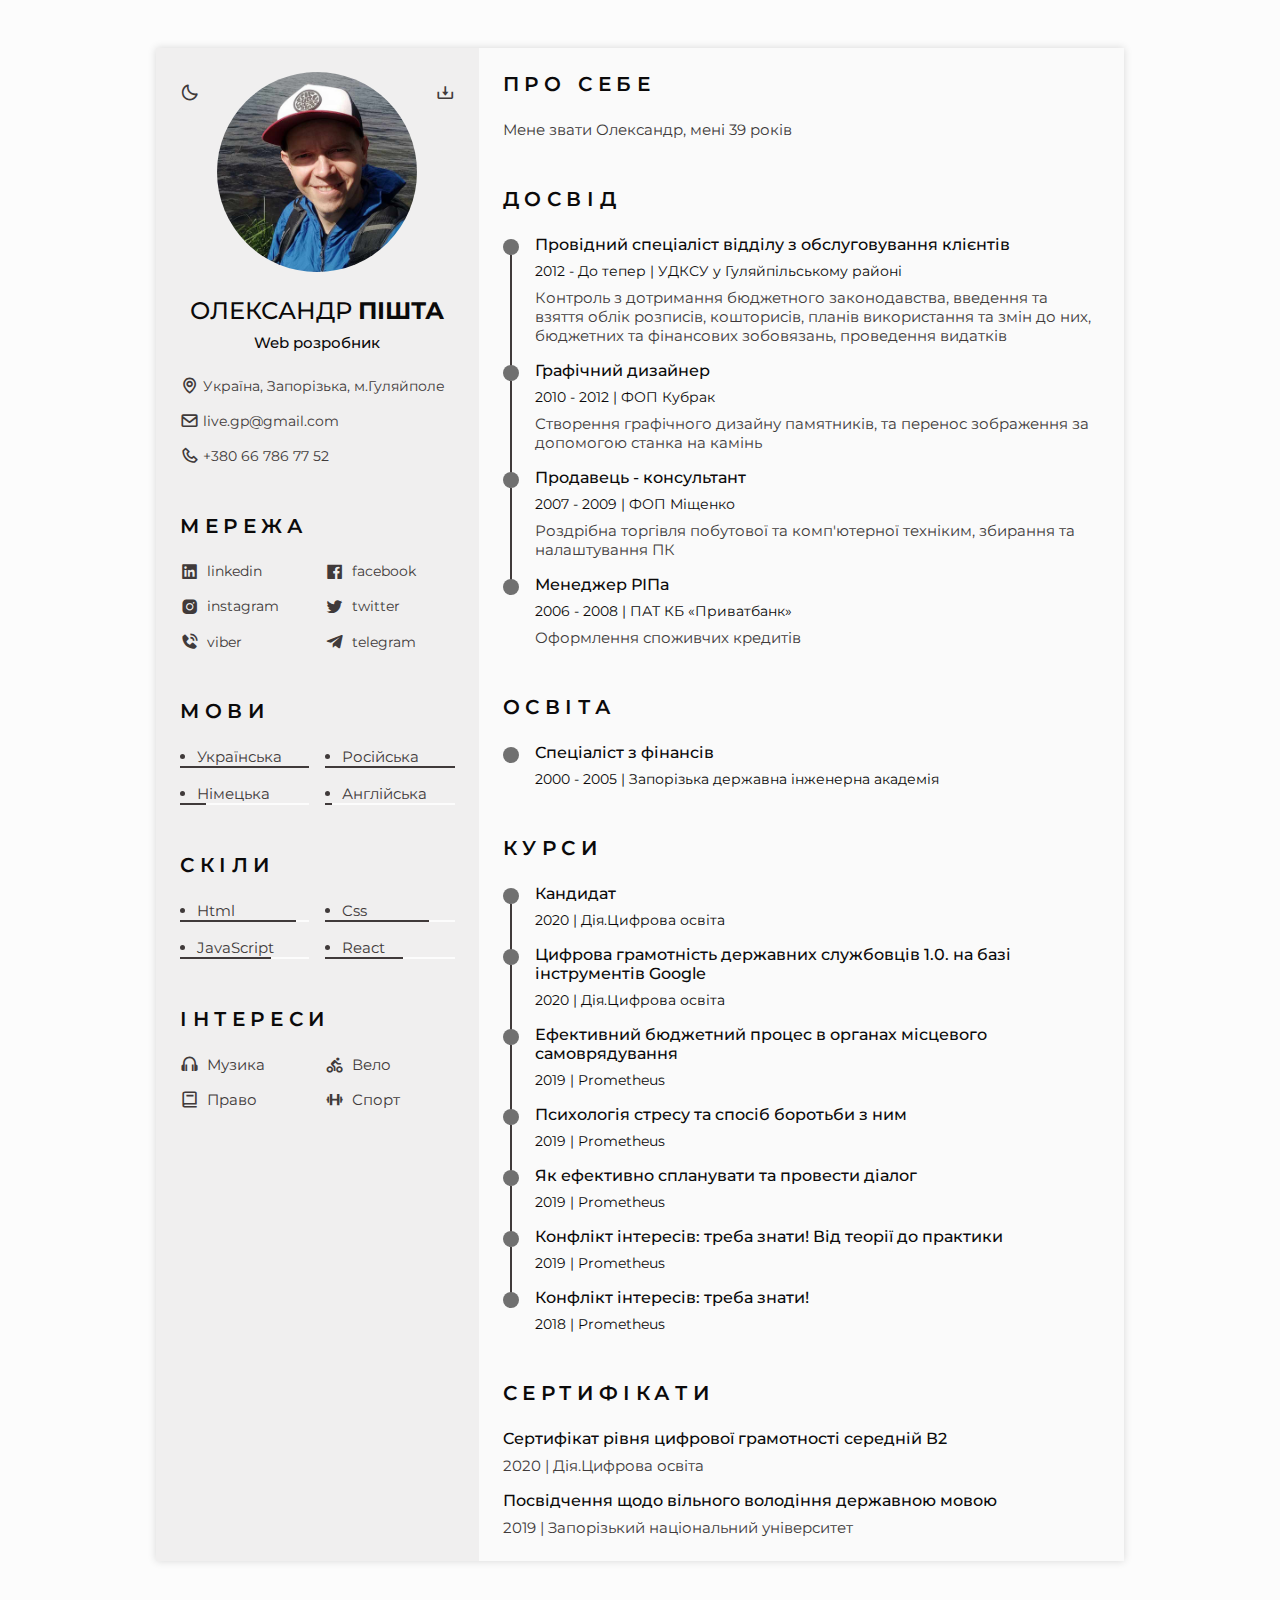
==== commit 4ae8bae0: "Збільшення колонок при розширенні" ====
--- a/index.html
+++ b/index.html
@@ -134,16 +134,14 @@
           <!--========== HOME ==========-->
           <section class="home" id="home">
             <div class="home__container section bd-grid">
+              <div class="home__section bd-grid">
+                <img
+                  src="/assets/img/perfil.jpg"
+                  alt="my photo"
+                  class="home__img"
+                  tabindex="0" />
+              </div>
               <div class="home__data bd-grid">
-                <div class="home__section">
-                  <a href="#photo" class="home__a">
-                    <img
-                      src="/assets/img/perfil.jpg"
-                      alt="my photo"
-                      class="home__img"
-                      tabindex="0" />
-                  </a>
-                </div>
                 <h1 class="home__title">ОЛЕКСАНДР <b>ПІШТА</b></h1>
                 <h3 class="home__profession">Web розробник</h3>
               </div>
@@ -292,25 +290,13 @@
             </ul>
           </section>
           <!--========== INTERESTS ==========-->
-          <section class="interests section" id="interests">
+          <section class="section" id="interests">
             <h2 class="section-title">ІНТЕРЕСИ</h2>
             <div class="interests__container bd-grid">
-              <div class="interests__content">
-                <i class="bx bx-headphone interests__icon"></i>
-                <span class="interests__name">Музика</span>
-              </div>
-              <div class="interests__content">
-                <i class="bx bx-cycling interests__icon"></i>
-                <span class="interests__name">Вело</span>
-              </div>
-              <div class="interests__content">
-                <i class="bx bx-book interests__icon"></i>
-                <span class="interests__name">Право</span>
-              </div>
-              <div class="interests__content">
-                <i class="bx bx-dumbbell interests__icon"></i>
-                <span class="interests__name">Спорт</span>
-              </div>
+              <div><i class="bx bx-headphone interests__icon"></i>Музика</div>
+              <div><i class="bx bx-cycling interests__icon"></i>Вело</div>
+              <div><i class="bx bx-book interests__icon"></i>Право</div>
+              <div><i class="bx bx-dumbbell interests__icon"></i>Спорт</div>
             </div>
           </section>
         </div>
--- a/assets/css/styles.css
+++ b/assets/css/styles.css
@@ -243,8 +243,8 @@
     border-radius: 1rem 1rem 0 0;
     z-index: var(--z-fixed);
     transition: 0.3s;
-    }
-  }  
+  }
+}
 .nav__logo,
 .nav__toggle {
   color: var(--title-color);
@@ -297,9 +297,6 @@
 }
 .home__section {
   height: 200px;
-}
-.home__a {
-  display: inline-block;
 }
 .home__img {
   width: 200px;
@@ -387,20 +384,14 @@
   font-size: var(--small-font-size);
   color: var(--text-color);
 }
-.interests__name {
-  align-items: start;
-}
 .social__link:hover {
   color: var(--title-color);
 }
 .social__icon,
 .interests__icon {
   font-size: 1.2rem;
-  margin-right: 0.25rem;
+  margin-right: 0.5rem;
   vertical-align: top;
-}
-.interests__content {
-  align-content: start;
 }
 /*========== PROFILE ==========*/
 .profile__description {
@@ -481,9 +472,6 @@
 .languages__progress {
   display: block;
   border-radius: 5px;
-  -webkit-box-sizing: border-box;
-  -moz-box-sizing: border-box;
-  box-sizing: border-box;
   width: 100%;
   height: 2px;
 }
@@ -522,11 +510,6 @@
   bottom: 5rem;
 }
 /*========== MEDIA QUERIES ==========*/
-@media screen and (max-width: 968px) {
-  body {
-    background-color: var(--container-color-alt);
-  }
-}
 /* For small devices, menu two columns */
 @media screen and (max-width: 320px) {
   .nav__list {
@@ -534,6 +517,24 @@
     gap: 1rem 0.5rem;
   }
 }
+@media screen and (min-width: 500px) and (max-width: 967px) {
+  .social__container,
+  .interests__container {
+    grid-template-columns: repeat(4, 1fr);
+    gap: 1rem;
+  }
+  .skills__content,
+  .languages__content {
+    grid-template-columns: repeat(4, 1fr);
+    gap: 1rem;
+  }
+}
+
+@media screen and (max-width: 968px) {
+  body {
+    background-color: var(--container-color-alt);
+  }
+}
 /* Classes modified for large screen size */
 @media screen and (min-width: 968px) {
   body {
@@ -579,50 +580,49 @@
 }
 /*=== Бургер меню ===*/
 .nav__btn {
-    position: absolute;
-    right: 25px;
-    width: 17px;
-    height: 17px;
-    cursor: pointer;
-    align-items: center;
-    display: flex;
-  }
-  .burger,
-  .burger:before,
-  .burger:after {
-    width: 100%;
-    position: absolute;
-    height: 2px;
-    background: var(--title-color);
-    display: block;
-    transition: 0.3s;
-    border-radius: 5px;
-  }
-  .burger:before {
-    content: "";
-    top: -6px;
-    transition: top 300ms 300ms,
-      transform 300ms cubic-bezier(0.23, 1, 0.32, 1);
-  }
-  .burger:after {
-    content: "";
-    bottom: -6px;
-    transition: bottom 300ms 300ms,
-      transform 300ms cubic-bezier(0.23, 1, 0.32, 1);
-  }
-  .burger.active:before {
-    content: "";
-    top: 0px;
-    transform: rotate(45deg);
-    transition: top 300ms,
-      transform 300ms 300ms cubic-bezier(0.68, -0.55, 0.265, 1.55);
-  }
-  .burger.active:after {
-    content: "";
-    bottom: 0;
-    transform: rotate(-45deg);
-    transition: bottom 300ms,
-      transform 300ms 300ms cubic-bezier(0.68, -0.55, 0.265, 1.55);
-  }
-  .burger.active {
-    background: var(--container-color-alt);+  position: absolute;
+  right: 25px;
+  width: 17px;
+  height: 17px;
+  cursor: pointer;
+  align-items: center;
+  display: flex;
+}
+.burger,
+.burger:before,
+.burger:after {
+  width: 100%;
+  position: absolute;
+  height: 2px;
+  background: var(--title-color);
+  display: block;
+  transition: 0.3s;
+  border-radius: 5px;
+}
+.burger:before {
+  content: "";
+  top: -6px;
+  transition: top 300ms 300ms, transform 300ms cubic-bezier(0.23, 1, 0.32, 1);
+}
+.burger:after {
+  content: "";
+  bottom: -6px;
+  transition: bottom 300ms 300ms, transform 300ms cubic-bezier(0.23, 1, 0.32, 1);
+}
+.burger.active:before {
+  content: "";
+  top: 0px;
+  transform: rotate(45deg);
+  transition: top 300ms,
+    transform 300ms 300ms cubic-bezier(0.68, -0.55, 0.265, 1.55);
+}
+.burger.active:after {
+  content: "";
+  bottom: 0;
+  transform: rotate(-45deg);
+  transition: bottom 300ms,
+    transform 300ms 300ms cubic-bezier(0.68, -0.55, 0.265, 1.55);
+}
+.burger.active {
+  background: var(--container-color-alt);
+}
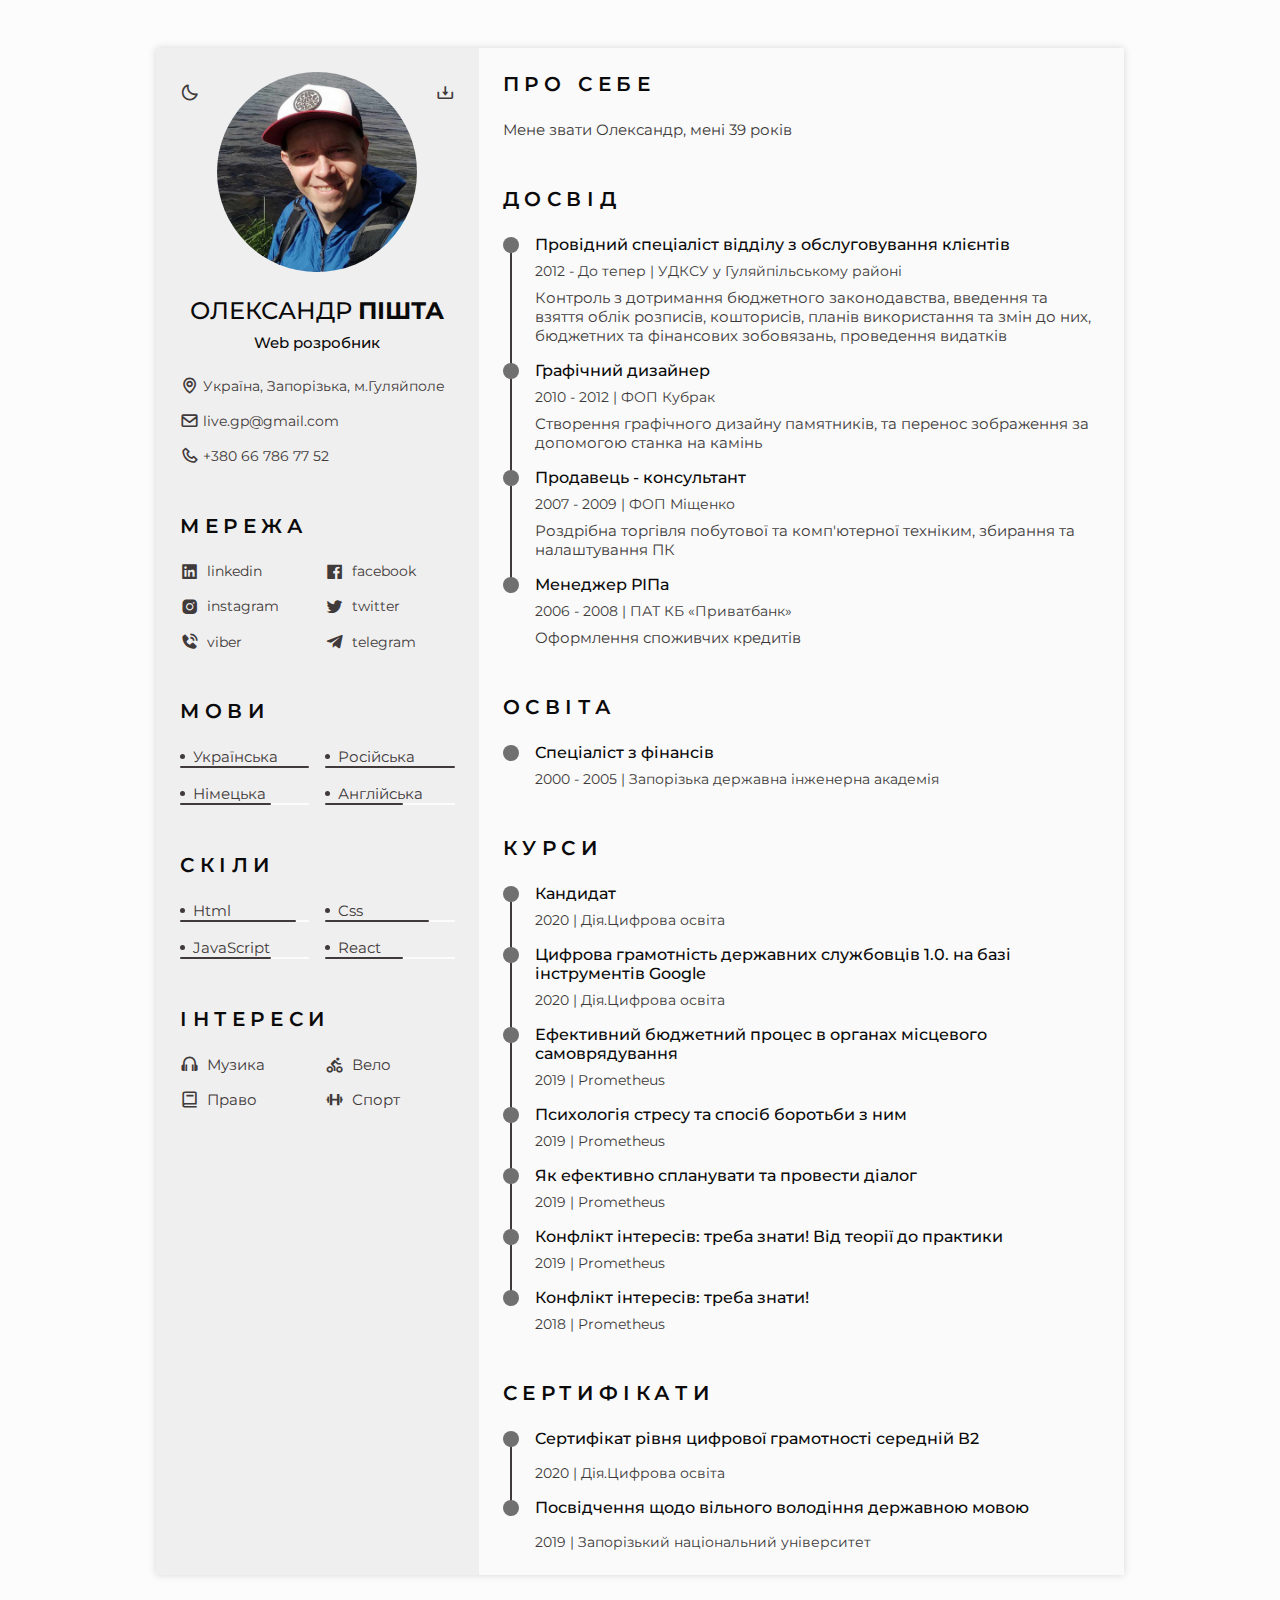
==== commit e06644bf: "CSS file, print" ====
--- a/index.html
+++ b/index.html
@@ -51,6 +51,7 @@
     <meta property="og:image:width" content="1000" />
     <meta property="og:image:height" content="524" />
     <meta property="og:url" content="https://resume-pishta.netlify.app/" />
+    <meta property="og:type" content="profile" />
     <meta property="og:title" content="Вас вітає Олександр" />
     <meta property="og:description" content="Все що ви хотіли знати про мене" />
     <meta name="author" content="Олександр Пішта" />
@@ -60,7 +61,18 @@
       rel="stylesheet"
       href="https://cdn.jsdelivr.net/npm/boxicons@latest/css/boxicons.min.css" />
     <!--========== CSS ==========-->
-    <link rel="stylesheet" href="assets/css/styles.css" />
+    <link rel="stylesheet" type="text/css" href="/assets/css/normalize.css" />
+    <link rel="stylesheet" type="text/css" href="assets/css/styles.css" />
+    <link
+      rel="stylesheet"
+      type="text/css"
+      href="/assets/css/print.css"
+      media="print" />
+    <link
+      rel="stylesheet"
+      type="text/css"
+      href="/assets/css/screen.css"
+      media="screen" />
     <title>Олександр Пішта</title>
   </head>
   <!-- Зменьшення шрифту scale-cv -->
@@ -222,72 +234,64 @@
             </div>
           </section>
           <!--========== LANGUAGES ==========-->
-          <section class="languages section" id="languages">
+          <section class="section" id="languages">
             <h2 class="section-title">МОВИ</h2>
-            <ul class="languages__content bd-grid">
-              <li>
+            <div class="languages__container bd-grid">
+              <div>
                 <span class="languages__circle"></span>Українська
-                <progress
-                  value="100"
-                  max="100"
-                  class="languages__progress"></progress>
-              </li>
-              <li>
-                <span class="languages__circle"></span>Російська
-                <progress
-                  value="100"
-                  max="100"
-                  class="languages__progress"></progress>
-              </li>
-              <li>
-                <span class="languages__circle"></span>Німецька
-                <progress
-                  value="20"
-                  max="100"
-                  class="languages__progress"></progress>
-              </li>
-              <li>
-                <span class="languages__circle"></span>Англійська
-                <progress
-                  value="5"
-                  max="100"
-                  class="languages__progress"></progress>
-              </li>
-            </ul>
+                <div class="languages__f-line">
+                  <div class="languages__line" style="width: 100%"></div>
+                </div>
+              </div>
+              <div>
+                <span class="skills__circle"></span>Російська
+                <div class="skills__f-line">
+                  <div class="skills__line" style="width: 100%"></div>
+                </div>
+              </div>
+              <div>
+                <span class="skills__circle"></span>Німецька
+                <div class="skills__f-line">
+                  <div class="skills__line" style="width: 70%"></div>
+                </div>
+              </div>
+              <div>
+                <span class="skills__circle"></span>Англійська
+                <div class="skills__f-line">
+                  <div class="skills__line" style="width: 60%"></div>
+                </div>
+              </div>
+            </div>
           </section>
           <!--========== SKILLS  ==========-->
-          <section class="skills section" id="skills">
-            <h2 class="section-title">Скіли</h2>
-            <ul class="skills__content bd-grid">
-              <li>
+          <section class="section" id="skills">
+            <h2 class="section-title">СКІЛИ</h2>
+            <div class="skills__container bd-grid">
+              <div>
                 <span class="skills__circle"></span>Html
-                <progress
-                  value="90"
-                  max="100"
-                  class="skills__progress"></progress>
-              </li>
-              <li>
+                <div class="skills__f-line">
+                  <div class="skills__line" style="width: 90%"></div>
+                </div>
+              </div>
+              <div>
                 <span class="skills__circle"></span>Css
-                <progress
-                  value="80"
-                  max="100"
-                  class="skills__progress"></progress>
-              </li>
-              <li>
+                <div class="skills__f-line">
+                  <div class="skills__line" style="width: 80%"></div>
+                </div>
+              </div>
+              <div>
                 <span class="skills__circle"></span>JavaScript
-                <progress
-                  value="70"
-                  max="100"
-                  class="skills__progress"></progress>
-              </li>
-              <li>
+                <div class="skills__f-line">
+                  <div class="skills__line" style="width: 70%"></div>
+                </div>
+              </div>
+              <div>
                 <span class="skills__circle"></span>React
-                <progress
-                  value="60"
-                  max="100"
-                  class="skills__progress"></progress>
-              </li>
-            </ul>
+                <div class="skills__f-line">
+                  <div class="skills__line" style="width: 60%"></div>
+                </div>
+              </div>
+            </div>
           </section>
           <!--========== INTERESTS ==========-->
           <section class="section" id="interests">
@@ -392,7 +396,7 @@
                 </div>
                 <div class="education__data bd-grid">
                   <h3 class="education__title">Спеціаліст з фінансів</h3>
-                  <span class="education__studies"
+                  <span class="education__company"
                     >2000 - 2005 | Запорізька державна інженерна академія</span
                   >
                   <!-- <span class="education__year"></span> -->
@@ -401,7 +405,7 @@
             </div>
           </section>
           <!--========== COURSES ==========-->
-          <section class="courses section" id="courses">
+          <section class="section" id="courses">
             <h2 class="section-title">КУРСИ</h2>
             <div class="courses__container bd-grid">
               <div class="courses__content">
@@ -503,31 +507,45 @@
             </div>
           </section>
           <!--========== CERTIFICATES ==========-->
-          <section class="certificate section" id="certificates">
-            <h2 class="section-title">Сертифікати</h2>
+          <section class="certificate section" id="certificate">
+            <h2 class="section-title">СЕРТИФІКАТИ</h2>
             <div class="certificate__container bd-grid">
               <div class="certificate__content">
-                <h3 class="certificate__title">
-                  Cертифікат рівня цифрової грамотності середній В2
-                </h3>
-                <p class="certificate__description">
-                  2020 | Дія.Цифрова освіта
-                </p>
+                <div class="certificate__time">
+                  <span class="certificate__rounder"></span>
+                  <span class="certificate__line"></span>
+                </div>
+                <div class="certificate__data bd-grid">
+                  <h3 class="certificate__title">
+                    Cертифікат рівня цифрової грамотності середній В2
+                  </h3>
+                  <span class="courses__company"
+                    >2020 | Дія.Цифрова освіта
+                  </span>
+                  <!-- <p class="courses__description">
+                  </p> -->
+                </div>
               </div>
               <div class="certificate__content">
-                <h3 class="certificate__title">
-                  Посвідчення щодо вільного володіння державною мовою
-                </h3>
-                <p class="certificate__description">
-                  2019 | Запорізький національний університет
-                </p>
+                <div class="certificate__time">
+                  <span class="certificate__rounder"></span>
+                  <!-- <span class="certificate__line"></span> -->
+                </div>
+                <div class="certificate__data bd-grid">
+                  <h3 class="certificate__title">
+                    Посвідчення щодо вільного володіння державною мовою
+                  </h3>
+                  <span class="courses__company"
+                    >2019 | Запорізький національний університет</span
+                  >
+                  <!-- <p class="courses__description"></p> -->
+                </div>
               </div>
             </div>
           </section>
         </div>
       </div>
     </main>
-
     <!--========== SCROLL TOP ==========-->
     <a href="#" class="scrolltop" id="scroll-top">
       <i class="bx bx-up-arrow-alt scrolltop__icon"></i>
--- a/assets/css/styles.css
+++ b/assets/css/styles.css
@@ -59,15 +59,6 @@
 .chenge-theme:hover {
   color: var(--title-color);
 }
-/*========== Font size variables to scale cv ==========*/
-body.scale-cv {
-  --h1-font-size: 0.938rem;
-  --h2-font-size: 0.938rem;
-  --h3-font-size: 0.875rem;
-  --normal-font-size: 0.813rem;
-  --small-font-size: 0.75rem;
-  --smaller-font-size: 0.688rem;
-}
 /* Download button*/
 .home__button {
   font-size: 1.2rem;
@@ -87,106 +78,6 @@
 }
 .generate-pdf:hover {
   color: var(--title-color);
-}
-/*========== Classes modified to reduce size and print on A4 sheet ==========*/
-.scale-cv .chenge-theme,
-.scale-cv .generate-pdf {
-  display: none;
-}
-.scale-cv .bd-container {
-  max-width: 595px;
-}
-.scale-cv .section {
-  padding: 0.75rem 0 0rem;
-}
-.scale-cv .section-title {
-  margin-bottom: 0.75rem;
-}
-.scale-cv .resume__left,
-.scale-cv .resume__right {
-  padding: 0 1rem;
-}
-.scale-cv .home__img {
-  width: 90px;
-  height: 90px;
-}
-.scale-cv .home__container {
-  gap: 1.5rem;
-}
-.scale-cv .home__data {
-  gap: 0.25rem;
-}
-.scale-cv .home__address,
-.scale-cv .social__container,
-.scale-cv .interests__container,
-.scale-cv .languages__content,
-.scale-cv .skills__content,
-.scale-cv .education__container,
-.scale-cv .experience__container,
-.scale-cv .courses__container,
-.scale-cv .certificate__container {
-  gap: 0.7rem;
-}
-.scale-cv .home__icon,
-.scale-cv .social__icon,
-.scale-cv .interests__icon {
-  font-size: 1rem;
-}
-.scale-cv .education__time,
-.scale-cv .experience__time,
-.scale-cv .courses__time {
-  padding-right: 0.5rem;
-}
-.scale-cv .education__rounder,
-.scale-cv .experience__rounder,
-.scale-cv .courses__rounder {
-  width: 11px;
-  height: 11px;
-  margin-top: 0.22rem;
-}
-.scale-cv .education__line,
-.scale-cv .experience__line,
-.scale-cv .courses__line {
-  width: 1px;
-  height: 110%;
-  transform: translate(5px, 0);
-}
-.scale-cv .education__data,
-.scale-cv .experience__data,
-.scale-cv .courses__data {
-  gap: 0.25rem;
-}
-body {
-  margin: 0 0 var(--header-height) 0;
-  padding: 0;
-  font-family: var(--body-font);
-  font-size: var(--normal-font-size);
-  background-color: var(--body-color);
-  color: var(--text-color);
-}
-h1,
-h2,
-h3,
-ul,
-p {
-  margin: 0;
-}
-h1,
-h2,
-h3 {
-  color: var(--title-color);
-  font-weight: var(--font-medium);
-}
-ul {
-  padding: 0;
-  list-style: none;
-}
-a {
-  text-decoration: none;
-}
-img {
-  max-width: 100%;
-  height: auto;
 }
 /*========== CLASS CSS ==========*/
 .section {
@@ -222,28 +113,27 @@
   box-shadow: 0 -1px 4px rgba(0, 0, 0, 0.1);
   transition: 0.3s;
 }
+/*========== Dovnload PDF button ==========*/
+.home__button-movil {
+  display: inline-block;
+  border: 2px solid var(--text-color);
+  color: var(--title-color);
+  padding: 1rem 2rem;
+  border-radius: 0.25rem;
+  transition: 0.3s;
+  font-weight: var(--font-medium);
+  margin-top: var(--mb-3);
+}
+.home__button-movil:hover {
+  background-color: var(--text-color);
+  color: var(--container-color);
+}
 /*========== NAV ==========*/
 .nav {
   height: var(--header-height);
   display: flex;
   justify-content: space-between;
   align-items: center;
-}
-
-@media screen and (max-width: 968px) {
-  .nav__menu {
-    position: fixed;
-    bottom: -100%;
-    left: 0;
-    width: 100%;
-    padding: 2rem 1.5rem;
-    /* background-color: var(--body-color); */
-    background-color: var(--container-color-alt);
-    box-shadow: 0 1px 4px rgba(0, 0, 0, 0.1);
-    border-radius: 1rem 1rem 0 0;
-    z-index: var(--z-fixed);
-    transition: 0.3s;
-  }
 }
 .nav__logo,
 .nav__toggle {
@@ -303,7 +193,6 @@
   height: 200px;
   border-radius: 50%;
   justify-self: center;
-  margin-bottom: var(--mb-1);
 }
 .home__img[tabindex="0"]:focus {
   position: fixed;
@@ -357,20 +246,9 @@
 .home__link:hover {
   color: var(--title-color);
 }
-/*========== Dovnload PDF button ==========*/
-.home__button-movil {
-  display: inline-block;
-  border: 2px solid var(--text-color);
-  color: var(--title-color);
-  padding: 1rem 2rem;
-  border-radius: 0.25rem;
-  transition: 0.3s;
-  font-weight: var(--font-medium);
-  margin-top: var(--mb-3);
-}
-.home__button-movil:hover {
-  background-color: var(--text-color);
-  color: var(--container-color);
+/*========== PROFILE ==========*/
+.profile__description {
+  text-align: center;
 }
 /*========== SOCIAL AND INTERESTS==========*/
 .social__container,
@@ -393,63 +271,9 @@
   margin-right: 0.5rem;
   vertical-align: top;
 }
-/*========== PROFILE ==========*/
-.profile__description {
-  text-align: center;
-}
-/*========== EDUCATION AND EXPERIENCE AND COURSES==========*/
-.education__content,
-.experience__content,
-.courses__content {
-  display: flex;
-}
-.education__time,
-.experience__time,
-.courses__time {
-  padding-right: 1rem;
-}
-.education__rounder,
-.experience__rounder,
-.courses__rounder {
-  position: relative;
-  display: block;
-  width: 16px;
-  height: 16px;
-  background-color: var(--text-color-light);
-  border-radius: 50%;
-  margin-top: 0.25rem;
-}
-.education__line,
-.experience__line,
-.courses__line {
-  display: block;
-  width: 2px;
-  height: 110%;
-  background-color: var(--text-color);
-  transform: translate(7px, 0);
-}
-.education__data,
-.experience__data,
-.courses__data {
-  gap: 0.5rem;
-}
-.education__title,
-.experience__title,
-.courses__title {
-  font-size: var(--h3-font-size);
-}
-.education__studies,
-.experience__company,
-.courses__company {
-  font-size: var(--small-font-size);
-  color: var(--title-color);
-}
-.education__year {
-  font-size: var(--smaller-font-size);
-}
 /*========== SKILLS AND LANGUAGES ==========*/
-.skills__content,
-.languages__content {
+.skills__container,
+.languages__container {
   grid-template-columns: repeat(2, 1fr);
   gap: 1rem;
 }
@@ -465,23 +289,79 @@
   height: 5px;
   background-color: var(--text-color);
   border-radius: 50%;
-  margin-right: 0.75rem;
+  margin-right: 0.5rem;
   margin-bottom: 0.2rem;
 }
-.skills__progress,
-.languages__progress {
-  display: block;
-  border-radius: 5px;
+.skills__f-line,
+.languages__f-line {
+  display: flex;
   width: 100%;
   height: 2px;
-}
-::-webkit-progress-bar {
   background: var(--body-color);
-}
-::-webkit-progress-value {
+  border-radius: 5px;
+}
+.skills__line,
+.languages__line {
+  height: 2px;
   background: var(--text-color);
-}
-/*========== CERTIFICATES ==========*/
+  border-radius: 5px;
+}
+/*========== EDUCATION - EXPERIENCE - COURSES - CERTIFICATES ==========*/
+.education__content,
+.experience__content,
+.courses__content,
+.certificate__content {
+  display: flex;
+}
+.education__time,
+.experience__time,
+.courses__time,
+.certificate__time {
+  padding-right: 1rem;
+}
+.education__rounder,
+.experience__rounder,
+.courses__rounder,
+.certificate__rounder {
+  position: relative;
+  display: block;
+  width: 16px;
+  height: 16px;
+  background-color: var(--text-color-light);
+  border-radius: 50%;
+  margin-top: 0.1rem;
+}
+.education__line,
+.experience__line,
+.courses__line,
+.certificate__line {
+  display: block;
+  width: 2px;
+  height: 110%;
+  background-color: var(--text-color);
+  transform: translate(7px, 0);
+}
+.education__data,
+.experience__data,
+.courses__data,
+.certificate__data {
+  gap: 0.5rem;
+}
+.education__title,
+.experience__title,
+.courses__title,
+.courses__title {
+  font-size: var(--h3-font-size);
+}
+.education__company,
+.experience__company,
+.courses__company {
+  font-size: var(--small-font-size);
+  color: var(--text-color);
+}
+.education__year {
+  font-size: var(--smaller-font-size);
+}
 .certificate__title {
   font-size: var(--h3-font-size);
   margin-bottom: var(--mb-1);
@@ -509,76 +389,92 @@
   visibility: visible;
   bottom: 5rem;
 }
-/*========== MEDIA QUERIES ==========*/
-/* For small devices, menu two columns */
-@media screen and (max-width: 320px) {
-  .nav__list {
-    grid-template-columns: repeat(2, 1fr);
-    gap: 1rem 0.5rem;
-  }
-}
-@media screen and (min-width: 500px) and (max-width: 967px) {
-  .social__container,
-  .interests__container {
-    grid-template-columns: repeat(4, 1fr);
-    gap: 1rem;
-  }
-  .skills__content,
-  .languages__content {
-    grid-template-columns: repeat(4, 1fr);
-    gap: 1rem;
-  }
-}
-
-@media screen and (max-width: 968px) {
-  body {
-    background-color: var(--container-color-alt);
-  }
-}
-/* Classes modified for large screen size */
-@media screen and (min-width: 968px) {
-  body {
-    margin: 3rem 0;
-  }
-  .bd-container {
-    margin-left: auto;
-    margin-right: auto;
-  }
-  .l-header,
-  .scrolltop {
-    display: none;
-  }
-  .resume {
-    display: grid;
-    grid-template-columns: 0.5fr 1fr;
-    background-color: var(--container-color);
-    box-shadow: 0 0 8px rgba(13, 12, 12, 0.15);
-  }
-  .resume__left {
-    background-color: var(--container-color-alt);
-  }
-  .resume__left,
-  .resume__right {
-    padding: 0 1.5rem;
-  }
-  .generate-pdf {
-    display: inline-block;
-  }
-  .section-title,
-  .profile__description {
-    text-align: initial;
-  }
-  .home__container {
-    gap: 1.5rem;
-  }
-  .home__button-movil {
-    display: none;
-  }
-  .references__container {
-    grid-template-columns: repeat(2, 1fr);
-  }
-}
-/*=== Бургер меню ===*/
+/*========== Classes modified to reduce size and print on A4 sheet ==========*/
+.scale-cv .chenge-theme,
+.scale-cv .generate-pdf {
+  display: none;
+}
+.scale-cv .bd-container {
+  max-width: 595px;
+}
+.scale-cv .section {
+  padding: 0.75rem 0 0rem;
+}
+.scale-cv .section-title {
+  margin-bottom: 0.75rem;
+}
+.scale-cv .resume__left,
+.scale-cv .resume__right {
+  padding: 0 1rem;
+}
+.scale-cv .home__img {
+  width: 100px;
+  height: 100px;
+}
+.scale-cv .home__container {
+  gap: 1.5rem;
+}
+.scale-cv .home__data {
+  gap: 0.25rem;
+}
+.scale-cv .home__address,
+.scale-cv .social__container,
+.scale-cv .interests__container,
+.scale-cv .languages__container,
+.scale-cv .skills__container,
+.scale-cv .education__container,
+.scale-cv .experience__container,
+.scale-cv .courses__container,
+.scale-cv .certificate__container {
+  gap: 0.7rem;
+}
+.scale-cv .home__icon,
+.scale-cv .social__icon,
+.scale-cv .interests__icon {
+  font-size: 1rem;
+}
+.scale-cv .education__time,
+.scale-cv .experience__time,
+.scale-cv .courses__time {
+  padding-right: 0.5rem;
+}
+.scale-cv .education__rounder,
+.scale-cv .experience__rounder,
+.scale-cv .courses__rounder {
+  width: 11px;
+  height: 11px;
+  margin-top: 0.22rem;
+}
+.scale-cv .education__line,
+.scale-cv .experience__line,
+.scale-cv .courses__line {
+  width: 1px;
+  height: 110%;
+  transform: translate(5px, 0);
+}
+.scale-cv .education__data,
+.scale-cv .experience__data,
+.scale-cv .courses__data {
+  gap: 0.25rem;
+}
+.scale-cv .interests__container,
+.scale-cv .skills_container_,
+.scale-cv .languages__container {
+  font-size: var(--small-font-size);
+}
+.scale-cv .home__section {
+  height: 100px;
+}
+/*========== Font size variables to scale cv ==========*/
+body.scale-cv {
+  --h1-font-size: 0.938rem;
+  --h2-font-size: 0.938rem;
+  --h3-font-size: 0.875rem;
+  --normal-font-size: 0.813rem;
+  --small-font-size: 0.75rem;
+  --smaller-font-size: 0.688rem;
+}
+/*==== Бургер меню ====*/
 .nav__btn {
   position: absolute;
   right: 25px;
--- a/assets/css/print.css
+++ b/assets/css/print.css
@@ -0,0 +1,107 @@
+@media print, screen and (min-width: 968px) {
+  .l-header,
+  .scrolltop,
+  .chenge-theme,
+  .generate-pdf,
+  .home__button-movil {
+    display: none;
+  }
+  body {
+    margin: 0;
+    --h1-font-size: 0.938rem;
+    --h2-font-size: 0.938rem;
+    --h3-font-size: 0.875rem;
+    --normal-font-size: 0.813rem;
+    --small-font-size: 0.75rem;
+    --smaller-font-size: 0.688rem;
+  }
+  .home__icon,
+  .social__icon,
+  .interests__icon {
+    font-size: 1rem;
+  }
+  .section-title {
+    margin-bottom: 0.75rem;
+  }
+  .resume__left,
+  .resume__right {
+    padding: 0 1rem;
+  }
+  .section {
+    padding: 0.75rem 0 0rem;
+  }
+  .section-title {
+    margin-bottom: 0.75rem;
+  }
+  .home__container {
+    gap: 1.5rem;
+  }
+  .home__data {
+    gap: 0.25rem;
+  }
+  .home__address,
+  .social__container,
+  .interests__container,
+  .languages__container,
+  .skills__container,
+  .education__container,
+  .experience__container,
+  .courses__container,
+  .certificate__container {
+    gap: 0.7rem;
+  }
+  .education__time,
+  .experience__time,
+  .courses__time {
+    padding-right: 0.5rem;
+  }
+  .education__rounder,
+  .experience__rounder,
+  .courses__rounder,
+  .certificate__rounder {
+    width: 11px;
+    height: 11px;
+    margin-top: 0.22rem;
+  }
+  .education__line,
+  .experience__line,
+  .courses__line {
+    width: 1px;
+    height: 110%;
+    transform: translate(5px, 0);
+  }
+  .education__data,
+  .experience__data,
+  .courses__data {
+    gap: 0.25rem;
+  }
+  .interests__container,
+  .skills_container_,
+  .languages__container {
+    font-size: var(--small-font-size);
+  }
+  .home__img {
+    width: 100px;
+    height: 100px;
+  }
+  .home__section {
+    height: 100px;
+  }
+  .resume {
+    display: grid;
+    grid-template-columns: 0.5fr 1fr;
+    background-color: var(--container-color);
+    box-shadow: 0 0 8px rgba(13, 12, 12, 0.15);
+  }
+  .resume__left {
+    background-color: var(--container-color-alt);
+  }
+  .resume__left,
+  .resume__right {
+    padding: 0 1.5rem;
+  }
+  .section-title,
+  .profile__description {
+    text-align: initial;
+  }
+}
--- a/assets/css/screen.css
+++ b/assets/css/screen.css
@@ -0,0 +1,79 @@
+/*========== MEDIA QUERIES ==========*/
+/*========== NAV ==========*/
+@media screen and (max-width: 968px) {
+  .nav__menu {
+    position: fixed;
+    bottom: -100%;
+    left: 0;
+    width: 100%;
+    padding: 2rem 1.5rem;
+    /* background-color: var(--body-color); */
+    background-color: var(--container-color-alt);
+    box-shadow: 0 1px 4px rgba(0, 0, 0, 0.1);
+    border-radius: 1rem 1rem 0 0;
+    z-index: var(--z-fixed);
+    transition: 0.3s;
+  }
+  body {
+    background-color: var(--container-color-alt);
+  }
+}
+/* For small devices, menu two columns */
+@media screen and (max-width: 320px) {
+  .nav__list {
+    grid-template-columns: repeat(2, 1fr);
+    gap: 1rem 0.5rem;
+  }
+}
+@media screen and (min-width: 500px) and (max-width: 967px) {
+  .social__container,
+  .interests__container,
+  .skills__container,
+  .languages__container {
+    grid-template-columns: repeat(4, 1fr);
+    gap: 1rem;
+  }
+}
+/* Classes modified for large screen size */
+@media screen and (min-width: 968px) {
+  body {
+    margin: 3rem 0;
+  }
+  .bd-container {
+    margin-left: auto;
+    margin-right: auto;
+  }
+  .l-header,
+  .scrolltop {
+    display: none;
+  }
+  .resume {
+    display: grid;
+    grid-template-columns: 0.5fr 1fr;
+    background-color: var(--container-color);
+    box-shadow: 0 0 8px rgba(13, 12, 12, 0.15);
+  }
+  .resume__left {
+    background-color: var(--container-color-alt);
+  }
+  .resume__left,
+  .resume__right {
+    padding: 0 1.5rem;
+  }
+  .generate-pdf {
+    display: inline-block;
+  }
+  .section-title,
+  .profile__description {
+    text-align: initial;
+  }
+  .home__container {
+    gap: 1.5rem;
+  }
+  .home__button-movil {
+    display: none;
+  }
+  .references__container {
+    grid-template-columns: repeat(2, 1fr);
+  }
+}
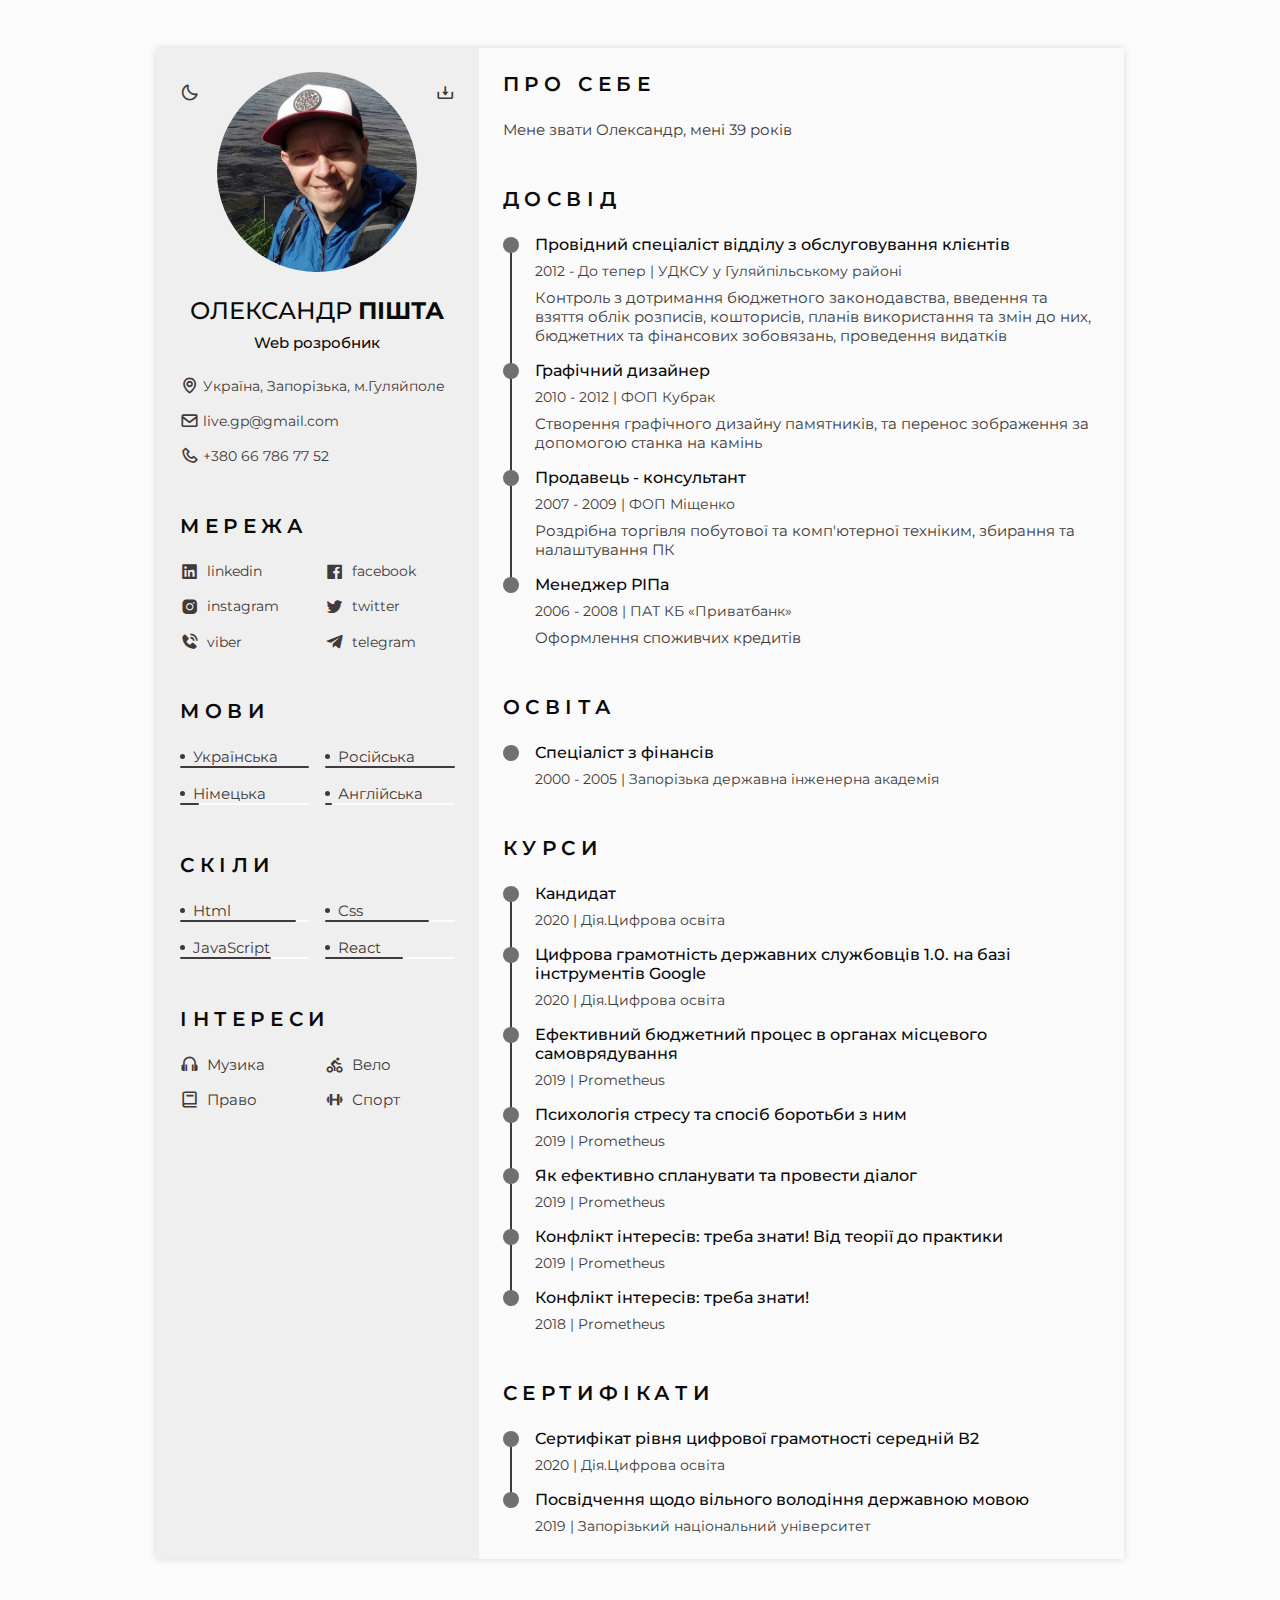
==== commit 5ace4fb0: "new" ====
--- a/index.html
+++ b/index.html
@@ -61,13 +61,17 @@
       rel="stylesheet"
       href="https://cdn.jsdelivr.net/npm/boxicons@latest/css/boxicons.min.css" />
     <!--========== CSS ==========-->
-    <link rel="stylesheet" type="text/css" href="/assets/css/normalize.css" />
-    <link rel="stylesheet" type="text/css" href="assets/css/styles.css" />
+    <!-- Загальний -->
+    <link rel="stylesheet" type="text/css" href="/assets/css/styles.css" />
+    <!--====== toPDF ======-->
+    <link rel="stylesheet" type="text/css" href="/assets/css/scaleToPDF.css" />
+    <!-- Друк -->
     <link
       rel="stylesheet"
       type="text/css"
       href="/assets/css/print.css"
       media="print" />
+    <!-- Адаптація -->
     <link
       rel="stylesheet"
       type="text/css"
@@ -75,13 +79,13 @@
       media="screen" />
     <title>Олександр Пішта</title>
   </head>
-  <!-- Зменьшення шрифту scale-cv -->
+  <!-- Зменьшення шрифту   <body class="scale-cv"> -->
   <body>
     <!--========== HEADER ==========-->
     <header class="l-header" id="header">
       <nav class="nav bd-container">
         <div>
-          <a download="" href="/assets/pdf/Resume_Pishta.pdf">
+          <a download="Resume_Pishta" href="/assets/pdf/Resume_Pishta.pdf">
             <i class="bx bx-download home__button"></i>
           </a>
         </div>
@@ -252,13 +256,13 @@
               <div>
                 <span class="skills__circle"></span>Німецька
                 <div class="skills__f-line">
-                  <div class="skills__line" style="width: 70%"></div>
+                  <div class="skills__line" style="width: 15%"></div>
                 </div>
               </div>
               <div>
                 <span class="skills__circle"></span>Англійська
                 <div class="skills__f-line">
-                  <div class="skills__line" style="width: 60%"></div>
+                  <div class="skills__line" style="width: 5%"></div>
                 </div>
               </div>
             </div>
@@ -552,9 +556,7 @@
     </a>
     <!--========== HTML2PDF ==========-->
     <script src="/assets/js/html2pdf.bundle.min.js"></script>
-
     <!--========== MAIN JS ==========-->
     <script src="/assets/js/main.js"></script>
-    <!--========== Fontawesome ==========-->
   </body>
 </html>
--- a/assets/css/styles.css
+++ b/assets/css/styles.css
@@ -38,6 +38,38 @@
 html {
   scroll-behavior: smooth;
 }
+body {
+  margin: 0 0 var(--header-height) 0;
+  padding: 0;
+  font-family: var(--body-font);
+  font-size: var(--normal-font-size);
+  background-color: var(--body-color);
+  color: var(--text-color);
+}
+h1,
+h2,
+h3,
+ul,
+p {
+  margin: 0;
+}
+h1,
+h2,
+h3 {
+  color: var(--title-color);
+  font-weight: var(--font-medium);
+}
+ul {
+  padding: 0;
+  list-style: none;
+}
+a {
+  text-decoration: none;
+}
+img {
+  max-width: 100%;
+  height: auto;
+}
 /*========== Variables Dark theme ==========*/
 body.dark-theme {
   --title-color: #f2f2f2;
@@ -135,6 +167,24 @@
   justify-content: space-between;
   align-items: center;
 }
+@media screen and (max-width: 968px) {
+  .nav__menu {
+    position: fixed;
+    bottom: -100%;
+    left: 0;
+    width: 100%;
+    padding: 2rem 1.5rem;
+    /* background-color: var(--body-color); */
+    background-color: var(--container-color-alt);
+    box-shadow: 0 1px 4px rgba(0, 0, 0, 0.1);
+    border-radius: 1rem 1rem 0 0;
+    z-index: var(--z-fixed);
+    transition: 0.3s;
+  }
+  body {
+    background-color: var(--container-color-alt);
+  }
+}
 .nav__logo,
 .nav__toggle {
   color: var(--title-color);
@@ -173,6 +223,54 @@
 /* Active menu link */
 .active-link {
   color: var(--title-color);
+}
+/*==== Бургер меню ====*/
+.nav__btn {
+  position: absolute;
+  right: 25px;
+  width: 17px;
+  height: 17px;
+  cursor: pointer;
+  align-items: center;
+  display: flex;
+}
+.burger,
+.burger:before,
+.burger:after {
+  width: 100%;
+  position: absolute;
+  height: 2px;
+  background: var(--title-color);
+  display: block;
+  transition: 0.3s;
+  border-radius: 5px;
+}
+.burger:before {
+  content: "";
+  top: -6px;
+  transition: top 300ms 300ms, transform 300ms cubic-bezier(0.23, 1, 0.32, 1);
+}
+.burger:after {
+  content: "";
+  bottom: -6px;
+  transition: bottom 300ms 300ms, transform 300ms cubic-bezier(0.23, 1, 0.32, 1);
+}
+.burger.active:before {
+  content: "";
+  top: 0px;
+  transform: rotate(45deg);
+  transition: top 300ms,
+    transform 300ms 300ms cubic-bezier(0.68, -0.55, 0.265, 1.55);
+}
+.burger.active:after {
+  content: "";
+  bottom: 0;
+  transform: rotate(-45deg);
+  transition: bottom 300ms,
+    transform 300ms 300ms cubic-bezier(0.68, -0.55, 0.265, 1.55);
+}
+.burger.active {
+  background: var(--container-color-alt);
 }
 /*========== HOME ==========*/
 .home {
@@ -350,7 +448,8 @@
 .education__title,
 .experience__title,
 .courses__title,
-.courses__title {
+.courses__title,
+.certificate__title {
   font-size: var(--h3-font-size);
 }
 .education__company,
@@ -361,10 +460,6 @@
 }
 .education__year {
   font-size: var(--smaller-font-size);
-}
-.certificate__title {
-  font-size: var(--h3-font-size);
-  margin-bottom: var(--mb-1);
 }
 /* Scroll top */
 .scrolltop {
@@ -389,136 +484,3 @@
   visibility: visible;
   bottom: 5rem;
 }
-/*========== Classes modified to reduce size and print on A4 sheet ==========*/
-.scale-cv .chenge-theme,
-.scale-cv .generate-pdf {
-  display: none;
-}
-.scale-cv .bd-container {
-  max-width: 595px;
-}
-.scale-cv .section {
-  padding: 0.75rem 0 0rem;
-}
-.scale-cv .section-title {
-  margin-bottom: 0.75rem;
-}
-.scale-cv .resume__left,
-.scale-cv .resume__right {
-  padding: 0 1rem;
-}
-.scale-cv .home__img {
-  width: 100px;
-  height: 100px;
-}
-.scale-cv .home__container {
-  gap: 1.5rem;
-}
-.scale-cv .home__data {
-  gap: 0.25rem;
-}
-.scale-cv .home__address,
-.scale-cv .social__container,
-.scale-cv .interests__container,
-.scale-cv .languages__container,
-.scale-cv .skills__container,
-.scale-cv .education__container,
-.scale-cv .experience__container,
-.scale-cv .courses__container,
-.scale-cv .certificate__container {
-  gap: 0.7rem;
-}
-.scale-cv .home__icon,
-.scale-cv .social__icon,
-.scale-cv .interests__icon {
-  font-size: 1rem;
-}
-.scale-cv .education__time,
-.scale-cv .experience__time,
-.scale-cv .courses__time {
-  padding-right: 0.5rem;
-}
-.scale-cv .education__rounder,
-.scale-cv .experience__rounder,
-.scale-cv .courses__rounder {
-  width: 11px;
-  height: 11px;
-  margin-top: 0.22rem;
-}
-.scale-cv .education__line,
-.scale-cv .experience__line,
-.scale-cv .courses__line {
-  width: 1px;
-  height: 110%;
-  transform: translate(5px, 0);
-}
-.scale-cv .education__data,
-.scale-cv .experience__data,
-.scale-cv .courses__data {
-  gap: 0.25rem;
-}
-.scale-cv .interests__container,
-.scale-cv .skills_container_,
-.scale-cv .languages__container {
-  font-size: var(--small-font-size);
-}
-.scale-cv .home__section {
-  height: 100px;
-}
-/*========== Font size variables to scale cv ==========*/
-body.scale-cv {
-  --h1-font-size: 0.938rem;
-  --h2-font-size: 0.938rem;
-  --h3-font-size: 0.875rem;
-  --normal-font-size: 0.813rem;
-  --small-font-size: 0.75rem;
-  --smaller-font-size: 0.688rem;
-}
-/*==== Бургер меню ====*/
-.nav__btn {
-  position: absolute;
-  right: 25px;
-  width: 17px;
-  height: 17px;
-  cursor: pointer;
-  align-items: center;
-  display: flex;
-}
-.burger,
-.burger:before,
-.burger:after {
-  width: 100%;
-  position: absolute;
-  height: 2px;
-  background: var(--title-color);
-  display: block;
-  transition: 0.3s;
-  border-radius: 5px;
-}
-.burger:before {
-  content: "";
-  top: -6px;
-  transition: top 300ms 300ms, transform 300ms cubic-bezier(0.23, 1, 0.32, 1);
-}
-.burger:after {
-  content: "";
-  bottom: -6px;
-  transition: bottom 300ms 300ms, transform 300ms cubic-bezier(0.23, 1, 0.32, 1);
-}
-.burger.active:before {
-  content: "";
-  top: 0px;
-  transform: rotate(45deg);
-  transition: top 300ms,
-    transform 300ms 300ms cubic-bezier(0.68, -0.55, 0.265, 1.55);
-}
-.burger.active:after {
-  content: "";
-  bottom: 0;
-  transform: rotate(-45deg);
-  transition: bottom 300ms,
-    transform 300ms 300ms cubic-bezier(0.68, -0.55, 0.265, 1.55);
-}
-.burger.active {
-  background: var(--container-color-alt);
-}
--- a/assets/css/scaleToPDF.css
+++ b/assets/css/scaleToPDF.css
@@ -0,0 +1,89 @@
+/*========== Classes modified to reduce size and print on A4 sheet ==========*/
+.scale-cv .chenge-theme,
+.scale-cv .generate-pdf {
+  display: none;
+}
+.scale-cv .bd-container {
+  max-width: 595px;
+}
+.scale-cv .section {
+  padding: 0.75rem 0 0rem;
+}
+.scale-cv .section-title {
+  margin-bottom: 0.75rem;
+}
+.scale-cv .resume__left,
+.scale-cv .resume__right {
+  padding: 0 1rem;
+}
+.scale-cv .home__img {
+  width: 100px;
+  height: 100px;
+}
+.scale-cv .home__section {
+  height: 100px;
+}
+.scale-cv .home__container {
+  gap: 1.5rem;
+}
+.scale-cv .home__data {
+  gap: 0.25rem;
+}
+.scale-cv .home__address,
+.scale-cv .social__container,
+.scale-cv .interests__container,
+.scale-cv .languages__container,
+.scale-cv .skills__container,
+.scale-cv .education__container,
+.scale-cv .experience__container,
+.scale-cv .courses__container,
+.scale-cv .certificate__container {
+  gap: 0.7rem;
+}
+.scale-cv .home__icon,
+.scale-cv .social__icon,
+.scale-cv .interests__icon {
+  font-size: 1rem;
+}
+.scale-cv .interests__container,
+.scale-cv .skills_container_,
+.scale-cv .languages__container {
+  font-size: var(--small-font-size);
+}
+.scale-cv .education__time,
+.scale-cv .experience__time,
+.scale-cv .courses__time,
+.scale-cv .certificate__time {
+  padding-right: 0.5rem;
+}
+.scale-cv .education__rounder,
+.scale-cv .experience__rounder,
+.scale-cv .courses__rounder,
+.scale-cv .certificate__rounder {
+  width: 11px;
+  height: 11px;
+  margin-top: 0.22rem;
+}
+.scale-cv .education__line,
+.scale-cv .experience__line,
+.scale-cv .courses__line,
+.scale-cv .certificate__line {
+  width: 1px;
+  height: 110%;
+  transform: translate(5px, 0);
+}
+.scale-cv .education__data,
+.scale-cv .experience__data,
+.scale-cv .courses__data,
+.scale-cv .certificate__data {
+  gap: 0.25rem;
+}
+/*========== Font size variables to scale cv ==========*/
+body.scale-cv {
+  --h1-font-size: 0.938rem;
+  --h2-font-size: 0.938rem;
+  --h3-font-size: 0.875rem;
+  --normal-font-size: 0.813rem;
+  --small-font-size: 0.75rem;
+  --smaller-font-size: 0.688rem;
+}
--- a/assets/css/print.css
+++ b/assets/css/print.css
@@ -52,7 +52,8 @@
   }
   .education__time,
   .experience__time,
-  .courses__time {
+  .courses__time,
+  .certificate__time {
     padding-right: 0.5rem;
   }
   .education__rounder,
@@ -65,14 +66,16 @@
   }
   .education__line,
   .experience__line,
-  .courses__line {
+  .courses__line,
+  .certificate__line {
     width: 1px;
     height: 110%;
     transform: translate(5px, 0);
   }
   .education__data,
   .experience__data,
-  .courses__data {
+  .courses__data,
+  .certificate__data {
     gap: 0.25rem;
   }
   .interests__container,
@@ -104,4 +107,11 @@
   .profile__description {
     text-align: initial;
   }
+  @page {
+    margin: 0.3cm;
+  }
+  /* Відображення ссилок */
+  /* a[href^="http"]:not([href*="mywebsite.com"]):after {
+    content: " (" attr(href) ")";
+  } */
 }
--- a/assets/css/screen.css
+++ b/assets/css/screen.css
@@ -1,23 +1,5 @@
 /*========== MEDIA QUERIES ==========*/
-/*========== NAV ==========*/
-@media screen and (max-width: 968px) {
-  .nav__menu {
-    position: fixed;
-    bottom: -100%;
-    left: 0;
-    width: 100%;
-    padding: 2rem 1.5rem;
-    /* background-color: var(--body-color); */
-    background-color: var(--container-color-alt);
-    box-shadow: 0 1px 4px rgba(0, 0, 0, 0.1);
-    border-radius: 1rem 1rem 0 0;
-    z-index: var(--z-fixed);
-    transition: 0.3s;
-  }
-  body {
-    background-color: var(--container-color-alt);
-  }
-}
+
 /* For small devices, menu two columns */
 @media screen and (max-width: 320px) {
   .nav__list {
